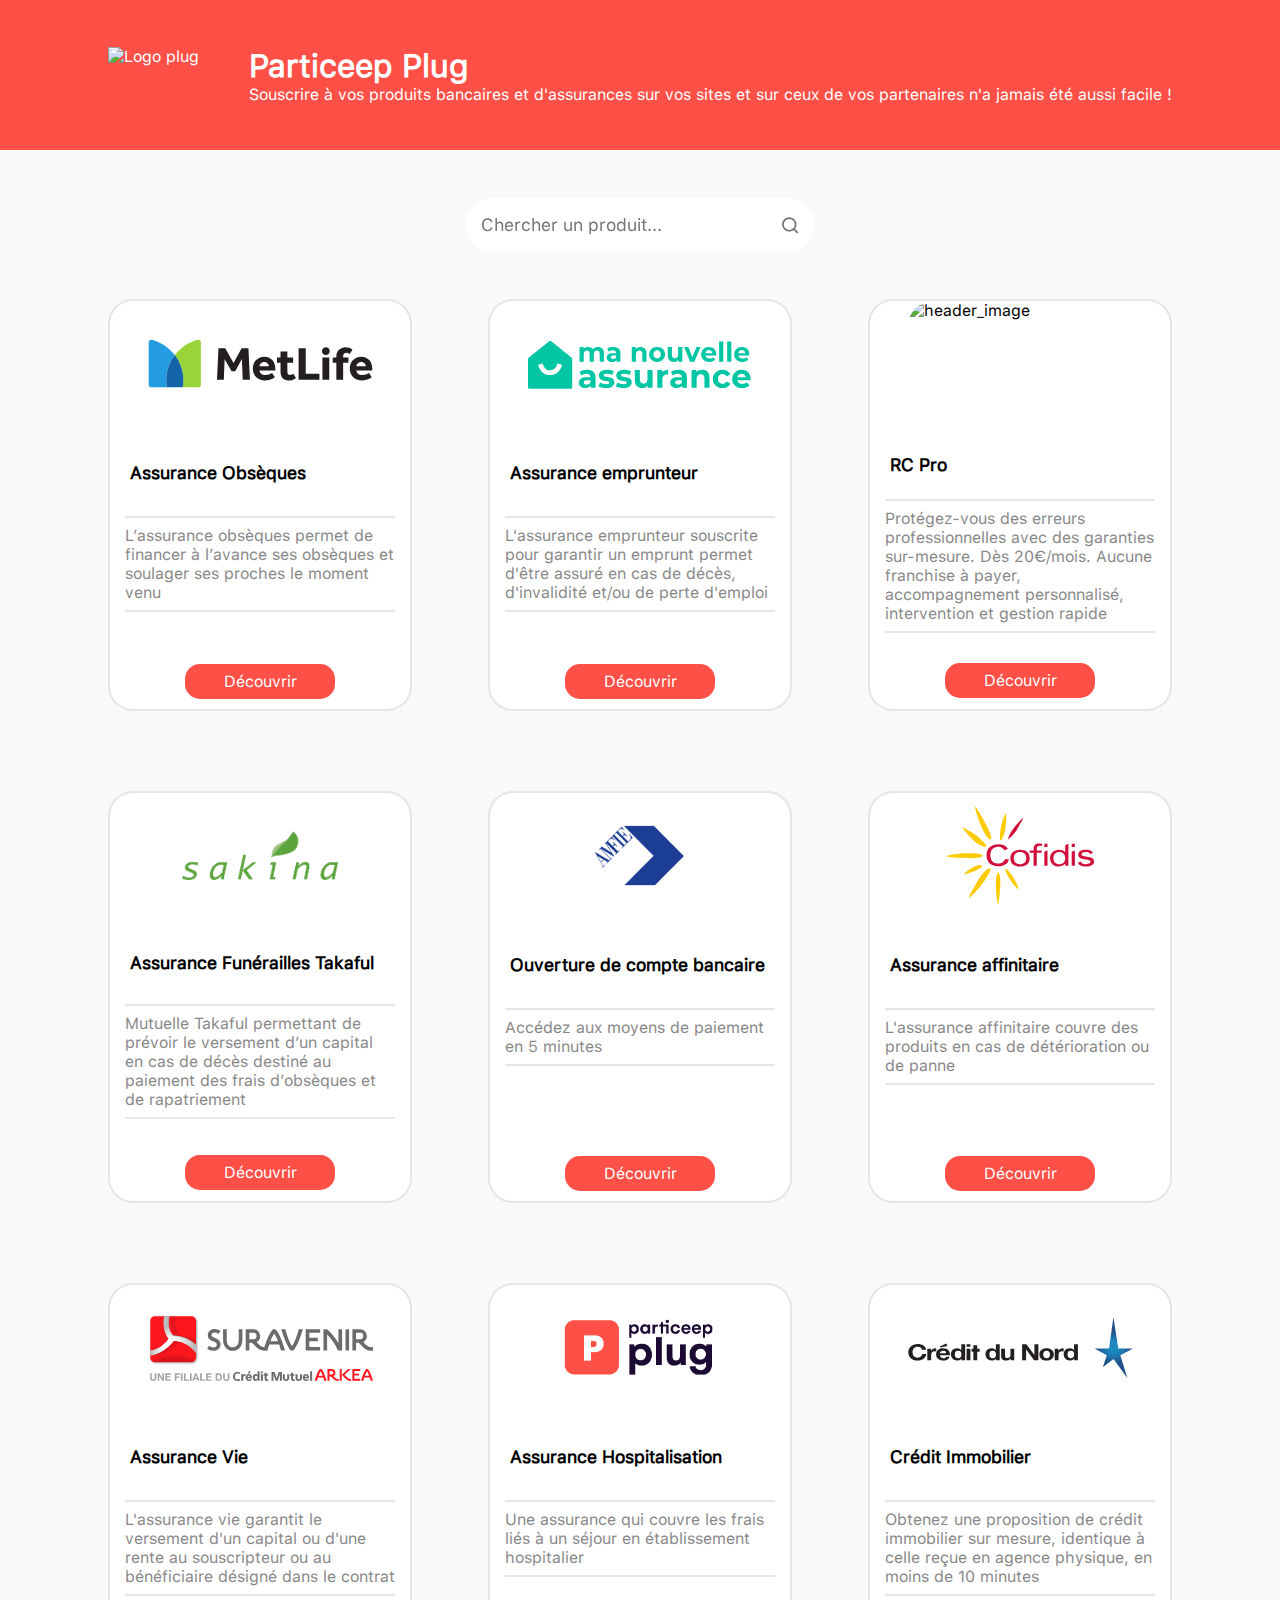
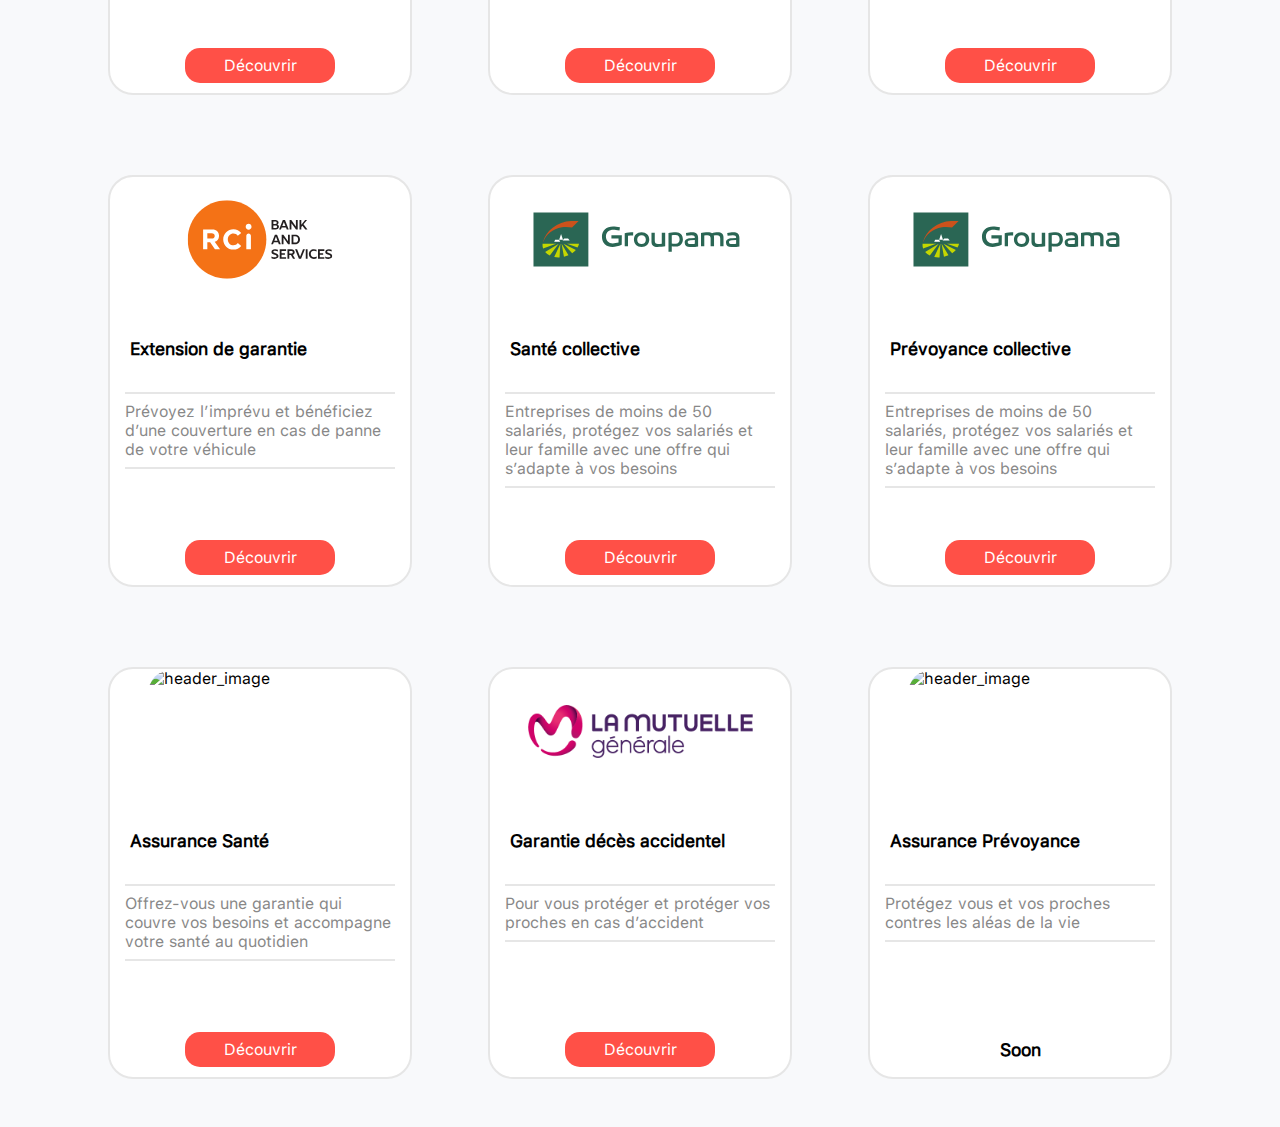
==== index.html @ f5c1de98 "New Product added" ====
<!DOCTYPE html>
<html lang="fr">
<head>
    <meta charset="UTF-8">
    <meta http-equiv="X-UA-Compatible" content="IE=edge">
    <meta name="viewport" content="width=device-width, initial-scale=1.0">
    <link rel="stylesheet" href="style.css">
    <script src="https://code.jquery.com/jquery-3.6.0.min.js"
        integrity="sha256-/xUj+3OJU5yExlq6GSYGSHk7tPXikynS7ogEvDej/m4=" crossorigin="anonymous"></script>
    <script src="script.js"></script>
    <!-- Google Tag Manager -->
    <script>(function(w,d,s,l,i){w[l]=w[l]||[];w[l].push({'gtm.start':
    new Date().getTime(),event:'gtm.js'});var f=d.getElementsByTagName(s)[0],
    j=d.createElement(s),dl=l!='dataLayer'?'&l='+l:'';j.async=true;j.src=
    'https://www.googletagmanager.com/gtm.js?id='+i+dl;f.parentNode.insertBefore(j,f);
    })(window,document,'script','dataLayer','GTM-K5F97CJ');</script>
    <script>(function(w,d,s,l,i){w[l]=w[l]||[];w[l].push({'gtm.start':
    new Date().getTime(),event:'gtm.js'});var f=d.getElementsByTagName(s)[0],
    j=d.createElement(s),dl=l!='dataLayer'?'&l='+l:'';j.async=true;j.src=
    'https://www.googletagmanager.com/gtm.js?id='+i+dl;f.parentNode.insertBefore(j,f);
    })(window,document,'script','dataLayer','GTM-NXRGBB3');</script>
    <!-- End Google Tag Manager -->
    <link rel="icon" type="image/png" href="img/favicon-16x16.png" sizes="16x16">
    <link rel="icon" type="image/png" href="img/favicon-32x32.png" sizes="32x32">
    <link rel="icon" type="image/png" href="img/apple-touch-icon.png" sizes="180x180">
    <title>Particeep Plug</title>
</head>

<body>
    <header>
        <img src="img/Plug-2-Full-Blanc.svg" alt="Logo plug" class="logo">
        <div class="text-header">
            <h1>Particeep Plug</h1>
            <p>Souscrire à vos produits bancaires et d'assurances sur vos sites et sur ceux de vos partenaires n'a
                jamais
                été aussi facile !</p>
        </div>
    </header>
    <input type="text" placeholder="Chercher un produit..." class="search">
    <div class="content">
        <div class="card">
            <img src="img/MetLife_logo.svg"
                alt="header_image" class="header-card">
            <h2 class="title-card">Assurance Obsèques</h2>
            <p class="content-card">L’assurance obsèques permet de financer à l’avance ses obsèques et soulager ses proches le moment venu</p>
            <a href="https://test-sub.particeep.com/subscription/plug/82b18086-37d3-4c8b-9838-a4cc86f9363c/36778f28-e216-439f-a7c2-0859e55e2952/new" target="_blank" class="button-card">Découvrir</a>
        </div>
        <div class="card">
            <img src="img/logo_mna.svg"
                alt="header_image" class="header-card">
            <h2 class="title-card">Assurance emprunteur</h2>
            <p class="content-card">L'assurance emprunteur souscrite pour garantir un emprunt permet d'être assuré en
                cas de décès, d'invalidité et/ou de perte d'emploi</p>
            <a href="https://test-sub.particeep.com/subscription/plug/82b18086-37d3-4c8b-9838-a4cc86f9363c/2b0032b0-a1f9-40a5-9c42-0fefa5172ec2/new" target="_blank" class="button-card">Découvrir</a>
        </div>
        <div class="card">
            <img src="https://api.particeep.com/document/56507fc9-eb04-4c3a-9e1c-c9c30a5ae0c5"
                alt="header_image" class="header-card">
            <h2 class="title-card">RC Pro</h2>
            <p class="content-card">Protégez-vous des erreurs professionnelles avec des garanties sur-mesure. Dès
                20€/mois. Aucune franchise à payer, accompagnement personnalisé, intervention et gestion rapide</p>
            <a href="https://test-sub.particeep.com/subscription/plug/82b18086-37d3-4c8b-9838-a4cc86f9363c/d9457b28-472c-4696-97cc-5064b09aee83/new" target="_blank" class="button-card">Découvrir</a>
        </div>
        <div class="card">
            <img src="img/sakina-01.png"
                alt="header_image" class="header-card">
            <h2 class="title-card">Assurance Funérailles Takaful</h2>
            <p class="content-card">Mutuelle Takaful permettant de prévoir le versement d’un capital en cas de décès destiné au paiement des frais d’obsèques et de rapatriement</p>
            <a href="https://test-sub.particeep.com/subscription/plug/82b18086-37d3-4c8b-9838-a4cc86f9363c/39f42304-a16a-4b0e-a07c-261ddcea2b14/new" target="_blank" class="button-card">Découvrir</a>
        </div>
        <div class="card">
            <img src="img/logo-amfie.png"
                alt="header_image" class="header-card">
            <h2 class="title-card">Ouverture de compte bancaire</h2>
            <p class="content-card">Accédez aux moyens de paiement en 5 minutes</p>
            <a href="https://test-sub.particeep.com/subscription/plug/82b18086-37d3-4c8b-9838-a4cc86f9363c/169707bd-5d35-482e-b03e-1c77e151abe0/new" target="_blank" class="button-card">Découvrir</a>
        </div>
        <div class="card">
            <img src="img/Logo_Cofidis.svg"
                alt="header_image" class="header-card">
            <h2 class="title-card">Assurance affinitaire</h2>
            <p class="content-card">L'assurance affinitaire couvre des produits en cas de détérioration ou de panne</p>
            <a href="https://test-sub.particeep.com/subscription/plug/82b18086-37d3-4c8b-9838-a4cc86f9363c/166e5ad8-dc10-465a-a9fc-6ff2f69bed4d/new" target="_blank" class="button-card">Découvrir</a>
        </div>
        <div class="card">
            <img src="img/logo-suravenir.svg"
                alt="header_image" class="header-card">
            <h2 class="title-card">Assurance Vie</h2>
            <p class="content-card">L'assurance vie garantit le versement d'un capital ou d'une rente au souscripteur ou
                au bénéficiaire désigné dans le contrat</p>
            <a href="https://test-sub.particeep.com/subscription/plug/82b18086-37d3-4c8b-9838-a4cc86f9363c/14249d8c-ddd2-477d-8a98-1d1f1caa1cd5/new" target="_blank" class="button-card">Découvrir</a>
        </div>
        <div class="card">
            <img src="img/Plug-2-color 1.png"
                alt="header_image" class="header-card">
            <h2 class="title-card">Assurance Hospitalisation</h2>
            <p class="content-card">Une assurance qui couvre les frais liés à un séjour en établissement hospitalier</p>
            <a href="https://test-sub.particeep.com/subscription/plug/82b18086-37d3-4c8b-9838-a4cc86f9363c/204e15f7-2cf5-41f7-a4e8-048da491c727/new" target="_blank" class="button-card">Découvrir</a>
        </div>
        <div class="card">
            <img src="img/credit_du_nord.svg"
                alt="header_image" class="header-card">
            <h2 class="title-card">Crédit Immobilier</h2>
            <p class="content-card">Obtenez une proposition de crédit immobilier sur mesure, identique à celle reçue en agence physique, en moins de 10 minutes</p>
            <a href="https://test-sub.particeep.com/subscription/plug/82b18086-37d3-4c8b-9838-a4cc86f9363c/00995de7-bae7-4f63-b74e-c85edb05074a/new" target="_blank" class="button-card">Découvrir</a>
        </div>
        <div class="card">
            <img src="img/RCI_Banque-Logo.svg"
                alt="header_image" class="header-card">
            <h2 class="title-card">Extension de garantie</h2>
            <p class="content-card">Prévoyez l’imprévu et bénéficiez d’une couverture en cas de panne de votre véhicule</p>
            <a href="https://test-sub.particeep.com/subscription/plug/82b18086-37d3-4c8b-9838-a4cc86f9363c/e30b718e-87b3-4a94-ae19-c99fd3319e6c/new" target="_blank" class="button-card">Découvrir</a>
        </div>
        <div class="card">
            <img src="img/groupama.svg"
                alt="header_image" class="header-card">
            <h2 class="title-card">Santé collective</h2>
            <p class="content-card">Entreprises de moins de 50 salariés, protégez vos salariés et leur famille avec une offre qui s’adapte à vos besoins</p>
            <a href="https://test-sub.particeep.com/subscription/plug/82b18086-37d3-4c8b-9838-a4cc86f9363c/dfeaf0ea-2f49-4b2a-b1c1-e3250d2438c8/new" target="_blank" class="button-card">Découvrir</a>
        </div>
        <div class="card">
            <img src="img/groupama.svg"
                alt="header_image" class="header-card">
            <h2 class="title-card">Prévoyance collective</h2>
            <p class="content-card">Entreprises de moins de 50 salariés, protégez vos salariés et leur famille avec une offre qui s’adapte à vos besoins</p>
            <a href="https://test-sub.particeep.com/subscription/plug/82b18086-37d3-4c8b-9838-a4cc86f9363c/e796a7c9-eae8-42ed-a1b7-bdb16af93754/new" target="_blank" class="button-card">Découvrir</a>
        </div>
        <div class="card">
            <img src="img/logo_e-assurance.svg"
                alt="header_image" class="header-card">
            <h2 class="title-card">Assurance Santé</h2>
            <p class="content-card">Offrez-vous une garantie qui couvre vos besoins et accompagne votre santé au quotidien</p>
            <a href="https://test-sub.particeep.com/subscription/plug/82b18086-37d3-4c8b-9838-a4cc86f9363c/4fed36e5-6ef4-4450-8c1a-63327739d61f/new" target="_blank" class="button-card">Découvrir</a>
        </div>
        <div class="card">
            <img src="img/poseo.svg"
                alt="header_image" class="header-card">
            <h2 class="title-card">Garantie décès accidentel</h2>
            <p class="content-card">Pour vous protéger et protéger vos proches en cas d’accident</p>
            <a href="https://test-sub.particeep.com/subscription/plug/82b18086-37d3-4c8b-9838-a4cc86f9363c/f88f4252-3ed5-49c0-9a29-32414690a2e3/new" target="_blank" class="button-card">Découvrir</a>
        </div>
        <div class="card">
            <img src="img/logo_e-assurance.svg"
                alt="header_image" class="header-card">
            <h2 class="title-card">Assurance Prévoyance</h2>
            <p class="content-card">Protégez vous et vos proches contres les aléas de la vie</p>
            <p class="soon-card">Soon</p>
        </div>
    </div>
</body>

</html>
---- style.css ----
@font-face {
    font-family: 'sf-pro';
    src:    url('./font/SF-Pro-Text-Bold.otf');
    src:    url('./font/SF-Pro-Text-Medium.otf');
    src:    url('./font/SF-Pro-Text-Regular.otf');
    font-display: fallback;
  }

:root {
    --font-primary : 'sf-pro', -apple-system, BlinkMacSystemFont, sans-serif;
    --primary-color : #FF5047;
    --main-font-color : #888;
}

* {
    padding: 0;
    margin: 0;
}

body {
    background-color: #F8F9FB;
    font-family: var(--font-primary);
}

header {
    background-color: var(--primary-color);
    color: white;
    height: 150px;
    padding-left: 50px;
    padding-right: 50px;
    display: -webkit-box;
    display: -ms-flexbox;
    display: flex;
    justify-items: center;
    -webkit-box-align: center;
        -ms-flex-align: center;
            align-items: center;
    -webkit-box-pack: center;
        -ms-flex-pack: center;
            justify-content: center;

}

.logo {
    height: 57px;
    display: block;
    margin-right: 50px;
}

.text-header {
    display: -webkit-box;
    display: -ms-flexbox;
    display: flex;
    -webkit-box-pack: center;
        -ms-flex-pack: center;
            justify-content: center;
    -webkit-box-orient: vertical;
    -webkit-box-direction: normal;
        -ms-flex-direction: column;
            flex-direction: column;
}

.search {
    display: block;
    margin: auto;
    background: none;
    border: none;
    margin: 3rem auto;
    width: 210px;
    padding: 1rem;
    border-radius: 30px;
    -webkit-transition: all 200ms ease-in-out;
    -o-transition: all 200ms ease-in-out;
    transition: all 200ms ease-in-out;
}

input[type="text"]{
    font-family: var(--font-primary);
    font-size: 1.1rem;
    color: var(--main-font-color);
    width: 350px;
   -webkit-box-sizing: border-box;
    box-sizing:        border-box;
    background-color: white;
    background-image: url("img/Loupe.svg");
    background-repeat: no-repeat;
    background-size: 1.1rem 1.1rem;
    background-position-y: center;
    background-position-x: calc(100% - 1rem);
    -webkit-filter: grayscale(100%);
            filter: grayscale(100%);
}

input[type="text"]:focus{
    -webkit-filter: grayscale(0%);
            filter: grayscale(0%);
}

.search:focus {
    outline: none;
    -webkit-box-shadow: 0 6px 18px 0 rgb(0 0 0 / 10%);
            box-shadow: 0 6px 18px 0 rgb(0 0 0 / 10%);
}


.content {
    display: -ms-grid;
    display: grid;
    max-width: 1600px;
    grid-template-columns: repeat(auto-fit, minmax(200px, 300px));
    grid-auto-rows: auto;
    place-items: center center;
    grid-gap: 5rem;
    padding : 0 2rem;
    margin: auto;
    margin-bottom: 3rem;
    -webkit-box-pack: center;
        -ms-flex-pack: center;
            justify-content: center;
}

.card {
    display: -ms-grid;
    display: grid;
    grid-auto-columns: auto;
    -ms-grid-rows: 125px 1.1rem 0.5fr 2.5rem;
    grid-template-rows: 125px 1.1rem 0.5fr 2.5rem;
    width: 100%;
    height: 400px;
    background-color: white;
    border-radius: 25px;
    -ms-flex-line-pack: justify;
        align-content: space-between;
    border: 2px solid #e6e6e6;
    padding-bottom: 0.5rem;
    -webkit-transition: all 200ms ease-in-out;
    -o-transition: all 200ms ease-in-out;
    transition: all 200ms ease-in-out;
}

.card:hover{
    -webkit-box-shadow: 0 6px 18px 0 rgb(0 0 0 / 10%);
            box-shadow: 0 6px 18px 0 rgb(0 0 0 / 10%);
    -webkit-transform: translateY(-6px);
        -ms-transform: translateY(-6px);
            transform: translateY(-6px);
}

.header-card {
    margin: auto;
    height: 125px;
    /* Passer en 100% si object-fit =  cover */
    width: 75%;
    /* Passer en cover lorsqu'on mettra des vrais images et pas des logos */
    -o-object-fit: contain;
       object-fit: contain;
    border-radius: 25px 25px 0 0;
}

.title-card{
    font-size: 1.1rem;
    margin-left: 20px;
}

.content-card{
    color: var(--main-font-color);
    margin-left: 15px;
    margin-right: 15px;
    border-top: 2px solid #e6e6e6;
    border-bottom: 2px solid #e6e6e6; 
    -ms-flex-item-align: start; 
        -ms-grid-row-align: start; 
        align-self: start;
    padding: 0.5rem 0;
}

.button-card{
    background: var(--primary-color);
    color: white;
    width: 150px;
    text-align: center;
    padding-top: 0.5rem;
    padding-bottom: 0.5rem;
    border-radius: 15px;
    cursor: pointer;
    -ms-flex-item-align: center;
        -ms-grid-row-align: center;
        align-self: center;
    -ms-grid-column-align: center;
        justify-self: center;
    -webkit-transition: all ease-in-out 200ms;
    -o-transition: all ease-in-out 200ms;
    transition: all ease-in-out 200ms;
    text-decoration: none;
}

.button-card:hover{
    background-color: white;
    color: var(--primary-color);
    border: 2px solid var(--primary-color)
}

.soon-card {
    margin: auto;
    color: black;
    font-size: 1.1rem;
    font-weight: 800;
}

@media (max-width: 600px) {
    .text-header {
        display: none;
    }

    .logo {
        margin-right: unset;
    }

    input[type="text"]{
        width: 250px;
    }
}
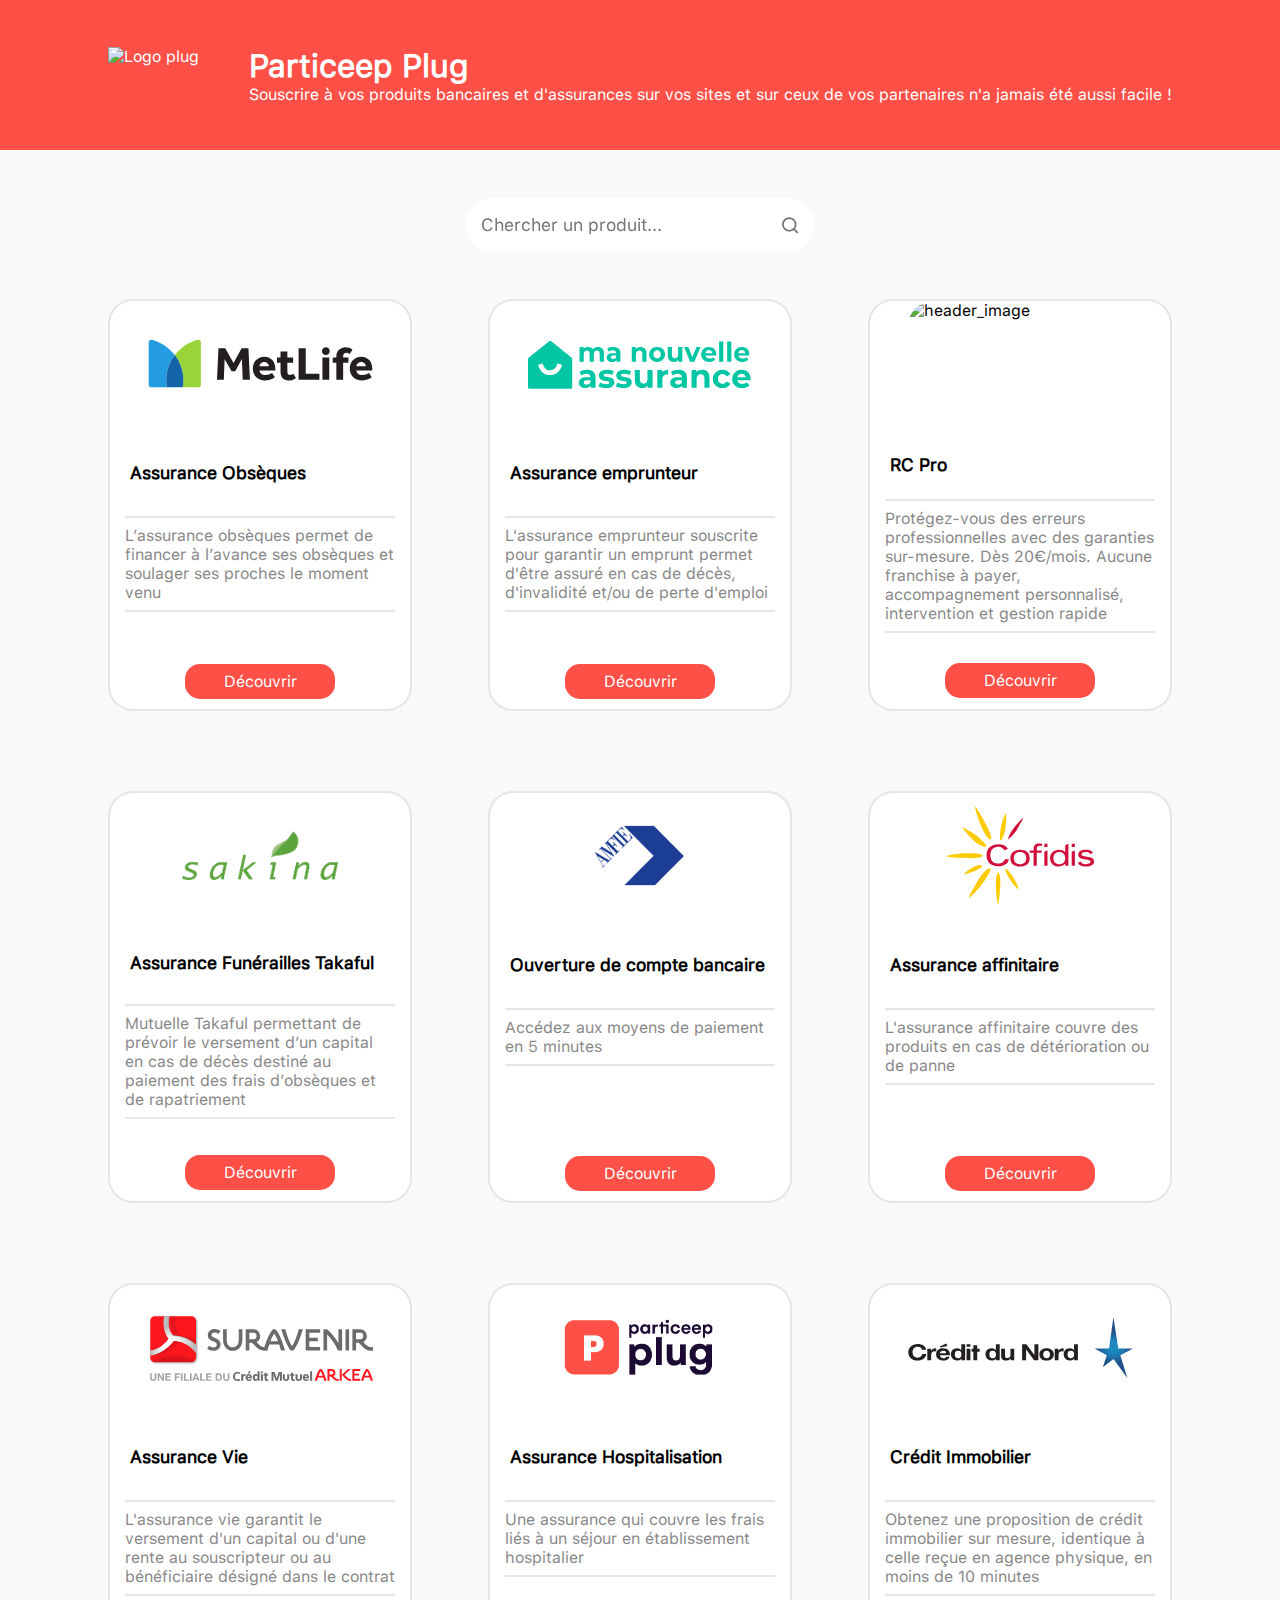
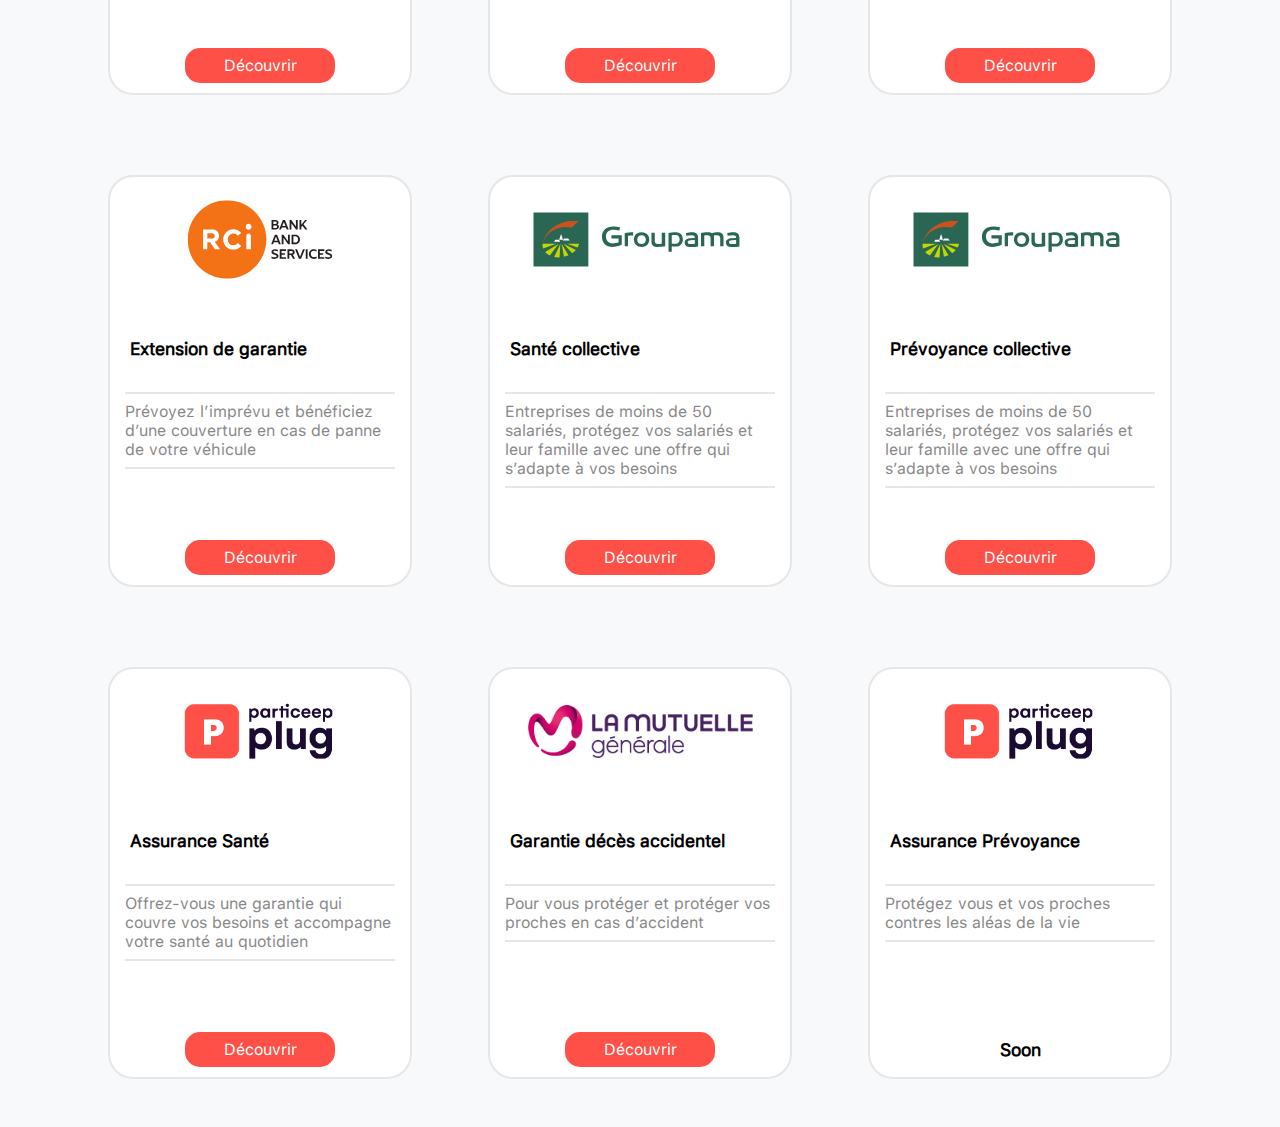
==== commit 72caeecb: "Update parcours mutuelle santé" ====
--- a/index.html
+++ b/index.html
@@ -1,24 +1,28 @@
 <!DOCTYPE html>
 <html lang="fr">
+
 <head>
     <meta charset="UTF-8">
     <meta http-equiv="X-UA-Compatible" content="IE=edge">
     <meta name="viewport" content="width=device-width, initial-scale=1.0">
     <link rel="stylesheet" href="style.css">
-    <script src="https://code.jquery.com/jquery-3.6.0.min.js"
-        integrity="sha256-/xUj+3OJU5yExlq6GSYGSHk7tPXikynS7ogEvDej/m4=" crossorigin="anonymous"></script>
-    <script src="script.js"></script>
     <!-- Google Tag Manager -->
-    <script>(function(w,d,s,l,i){w[l]=w[l]||[];w[l].push({'gtm.start':
-    new Date().getTime(),event:'gtm.js'});var f=d.getElementsByTagName(s)[0],
-    j=d.createElement(s),dl=l!='dataLayer'?'&l='+l:'';j.async=true;j.src=
-    'https://www.googletagmanager.com/gtm.js?id='+i+dl;f.parentNode.insertBefore(j,f);
-    })(window,document,'script','dataLayer','GTM-K5F97CJ');</script>
-    <script>(function(w,d,s,l,i){w[l]=w[l]||[];w[l].push({'gtm.start':
-    new Date().getTime(),event:'gtm.js'});var f=d.getElementsByTagName(s)[0],
-    j=d.createElement(s),dl=l!='dataLayer'?'&l='+l:'';j.async=true;j.src=
-    'https://www.googletagmanager.com/gtm.js?id='+i+dl;f.parentNode.insertBefore(j,f);
-    })(window,document,'script','dataLayer','GTM-NXRGBB3');</script>
+    <script>(function (w, d, s, l, i) {
+            w[l] = w[l] || []; w[l].push({
+                'gtm.start':
+                    new Date().getTime(), event: 'gtm.js'
+            }); var f = d.getElementsByTagName(s)[0],
+                j = d.createElement(s), dl = l != 'dataLayer' ? '&l=' + l : ''; j.async = true; j.src =
+                    'https://www.googletagmanager.com/gtm.js?id=' + i + dl; f.parentNode.insertBefore(j, f);
+        })(window, document, 'script', 'dataLayer', 'GTM-K5F97CJ');</script>
+    <script>(function (w, d, s, l, i) {
+            w[l] = w[l] || []; w[l].push({
+                'gtm.start':
+                    new Date().getTime(), event: 'gtm.js'
+            }); var f = d.getElementsByTagName(s)[0],
+                j = d.createElement(s), dl = l != 'dataLayer' ? '&l=' + l : ''; j.async = true; j.src =
+                    'https://www.googletagmanager.com/gtm.js?id=' + i + dl; f.parentNode.insertBefore(j, f);
+        })(window, document, 'script', 'dataLayer', 'GTM-NXRGBB3');</script>
     <!-- End Google Tag Manager -->
     <link rel="icon" type="image/png" href="img/favicon-16x16.png" sizes="16x16">
     <link rel="icon" type="image/png" href="img/favicon-32x32.png" sizes="32x32">
@@ -39,114 +43,123 @@
     <input type="text" placeholder="Chercher un produit..." class="search">
     <div class="content">
         <div class="card">
-            <img src="img/MetLife_logo.svg"
-                alt="header_image" class="header-card">
+            <img src="img/MetLife_logo.svg" alt="header_image" class="header-card">
             <h2 class="title-card">Assurance Obsèques</h2>
-            <p class="content-card">L’assurance obsèques permet de financer à l’avance ses obsèques et soulager ses proches le moment venu</p>
-            <a href="https://test-sub.particeep.com/subscription/plug/82b18086-37d3-4c8b-9838-a4cc86f9363c/36778f28-e216-439f-a7c2-0859e55e2952/new" target="_blank" class="button-card">Découvrir</a>
+            <p class="content-card">L’assurance obsèques permet de financer à l’avance ses obsèques et soulager ses
+                proches le moment venu</p>
+            <a href="https://test-sub.particeep.com/subscription/plug/82b18086-37d3-4c8b-9838-a4cc86f9363c/36778f28-e216-439f-a7c2-0859e55e2952/new"
+                target="_blank" class="button-card">Découvrir</a>
         </div>
         <div class="card">
-            <img src="img/logo_mna.svg"
-                alt="header_image" class="header-card">
+            <img src="img/logo_mna.svg" alt="header_image" class="header-card">
             <h2 class="title-card">Assurance emprunteur</h2>
             <p class="content-card">L'assurance emprunteur souscrite pour garantir un emprunt permet d'être assuré en
                 cas de décès, d'invalidité et/ou de perte d'emploi</p>
-            <a href="https://test-sub.particeep.com/subscription/plug/82b18086-37d3-4c8b-9838-a4cc86f9363c/2b0032b0-a1f9-40a5-9c42-0fefa5172ec2/new" target="_blank" class="button-card">Découvrir</a>
+            <a href="https://test-sub.particeep.com/subscription/plug/82b18086-37d3-4c8b-9838-a4cc86f9363c/2b0032b0-a1f9-40a5-9c42-0fefa5172ec2/new"
+                target="_blank" class="button-card">Découvrir</a>
         </div>
         <div class="card">
-            <img src="https://api.particeep.com/document/56507fc9-eb04-4c3a-9e1c-c9c30a5ae0c5"
-                alt="header_image" class="header-card">
+            <img src="https://api.particeep.com/document/56507fc9-eb04-4c3a-9e1c-c9c30a5ae0c5" alt="header_image"
+                class="header-card">
             <h2 class="title-card">RC Pro</h2>
             <p class="content-card">Protégez-vous des erreurs professionnelles avec des garanties sur-mesure. Dès
                 20€/mois. Aucune franchise à payer, accompagnement personnalisé, intervention et gestion rapide</p>
-            <a href="https://test-sub.particeep.com/subscription/plug/82b18086-37d3-4c8b-9838-a4cc86f9363c/d9457b28-472c-4696-97cc-5064b09aee83/new" target="_blank" class="button-card">Découvrir</a>
+            <a href="https://test-sub.particeep.com/subscription/plug/82b18086-37d3-4c8b-9838-a4cc86f9363c/d9457b28-472c-4696-97cc-5064b09aee83/new"
+                target="_blank" class="button-card">Découvrir</a>
         </div>
         <div class="card">
-            <img src="img/sakina-01.png"
-                alt="header_image" class="header-card">
+            <img src="img/sakina-01.png" alt="header_image" class="header-card">
             <h2 class="title-card">Assurance Funérailles Takaful</h2>
-            <p class="content-card">Mutuelle Takaful permettant de prévoir le versement d’un capital en cas de décès destiné au paiement des frais d’obsèques et de rapatriement</p>
-            <a href="https://test-sub.particeep.com/subscription/plug/82b18086-37d3-4c8b-9838-a4cc86f9363c/39f42304-a16a-4b0e-a07c-261ddcea2b14/new" target="_blank" class="button-card">Découvrir</a>
+            <p class="content-card">Mutuelle Takaful permettant de prévoir le versement d’un capital en cas de décès
+                destiné au paiement des frais d’obsèques et de rapatriement</p>
+            <a href="https://test-sub.particeep.com/subscription/plug/82b18086-37d3-4c8b-9838-a4cc86f9363c/39f42304-a16a-4b0e-a07c-261ddcea2b14/new"
+                target="_blank" class="button-card">Découvrir</a>
         </div>
         <div class="card">
-            <img src="img/logo-amfie.png"
-                alt="header_image" class="header-card">
+            <img src="img/logo-amfie.png" alt="header_image" class="header-card">
             <h2 class="title-card">Ouverture de compte bancaire</h2>
             <p class="content-card">Accédez aux moyens de paiement en 5 minutes</p>
-            <a href="https://test-sub.particeep.com/subscription/plug/82b18086-37d3-4c8b-9838-a4cc86f9363c/169707bd-5d35-482e-b03e-1c77e151abe0/new" target="_blank" class="button-card">Découvrir</a>
+            <a href="https://test-sub.particeep.com/subscription/plug/82b18086-37d3-4c8b-9838-a4cc86f9363c/169707bd-5d35-482e-b03e-1c77e151abe0/new"
+                target="_blank" class="button-card">Découvrir</a>
         </div>
         <div class="card">
-            <img src="img/Logo_Cofidis.svg"
-                alt="header_image" class="header-card">
+            <img src="img/Logo_Cofidis.svg" alt="header_image" class="header-card">
             <h2 class="title-card">Assurance affinitaire</h2>
             <p class="content-card">L'assurance affinitaire couvre des produits en cas de détérioration ou de panne</p>
-            <a href="https://test-sub.particeep.com/subscription/plug/82b18086-37d3-4c8b-9838-a4cc86f9363c/166e5ad8-dc10-465a-a9fc-6ff2f69bed4d/new" target="_blank" class="button-card">Découvrir</a>
+            <a href="https://test-sub.particeep.com/subscription/plug/82b18086-37d3-4c8b-9838-a4cc86f9363c/166e5ad8-dc10-465a-a9fc-6ff2f69bed4d/new"
+                target="_blank" class="button-card">Découvrir</a>
         </div>
         <div class="card">
-            <img src="img/logo-suravenir.svg"
-                alt="header_image" class="header-card">
+            <img src="img/logo-suravenir.svg" alt="header_image" class="header-card">
             <h2 class="title-card">Assurance Vie</h2>
             <p class="content-card">L'assurance vie garantit le versement d'un capital ou d'une rente au souscripteur ou
                 au bénéficiaire désigné dans le contrat</p>
-            <a href="https://test-sub.particeep.com/subscription/plug/82b18086-37d3-4c8b-9838-a4cc86f9363c/14249d8c-ddd2-477d-8a98-1d1f1caa1cd5/new" target="_blank" class="button-card">Découvrir</a>
+            <a href="https://test-sub.particeep.com/subscription/plug/82b18086-37d3-4c8b-9838-a4cc86f9363c/14249d8c-ddd2-477d-8a98-1d1f1caa1cd5/new"
+                target="_blank" class="button-card">Découvrir</a>
         </div>
         <div class="card">
-            <img src="img/Plug-2-color 1.png"
-                alt="header_image" class="header-card">
+            <img src="img/Plug-2-color 1.png" alt="header_image" class="header-card">
             <h2 class="title-card">Assurance Hospitalisation</h2>
             <p class="content-card">Une assurance qui couvre les frais liés à un séjour en établissement hospitalier</p>
-            <a href="https://test-sub.particeep.com/subscription/plug/82b18086-37d3-4c8b-9838-a4cc86f9363c/204e15f7-2cf5-41f7-a4e8-048da491c727/new" target="_blank" class="button-card">Découvrir</a>
+            <a href="https://test-sub.particeep.com/subscription/plug/82b18086-37d3-4c8b-9838-a4cc86f9363c/204e15f7-2cf5-41f7-a4e8-048da491c727/new"
+                target="_blank" class="button-card">Découvrir</a>
         </div>
         <div class="card">
-            <img src="img/credit_du_nord.svg"
-                alt="header_image" class="header-card">
+            <img src="img/credit_du_nord.svg" alt="header_image" class="header-card">
             <h2 class="title-card">Crédit Immobilier</h2>
-            <p class="content-card">Obtenez une proposition de crédit immobilier sur mesure, identique à celle reçue en agence physique, en moins de 10 minutes</p>
-            <a href="https://test-sub.particeep.com/subscription/plug/82b18086-37d3-4c8b-9838-a4cc86f9363c/00995de7-bae7-4f63-b74e-c85edb05074a/new" target="_blank" class="button-card">Découvrir</a>
+            <p class="content-card">Obtenez une proposition de crédit immobilier sur mesure, identique à celle reçue en
+                agence physique, en moins de 10 minutes</p>
+            <a href="https://test-sub.particeep.com/subscription/plug/82b18086-37d3-4c8b-9838-a4cc86f9363c/00995de7-bae7-4f63-b74e-c85edb05074a/new"
+                target="_blank" class="button-card">Découvrir</a>
         </div>
         <div class="card">
-            <img src="img/RCI_Banque-Logo.svg"
-                alt="header_image" class="header-card">
+            <img src="img/RCI_Banque-Logo.svg" alt="header_image" class="header-card">
             <h2 class="title-card">Extension de garantie</h2>
-            <p class="content-card">Prévoyez l’imprévu et bénéficiez d’une couverture en cas de panne de votre véhicule</p>
-            <a href="https://test-sub.particeep.com/subscription/plug/82b18086-37d3-4c8b-9838-a4cc86f9363c/e30b718e-87b3-4a94-ae19-c99fd3319e6c/new" target="_blank" class="button-card">Découvrir</a>
+            <p class="content-card">Prévoyez l’imprévu et bénéficiez d’une couverture en cas de panne de votre véhicule
+            </p>
+            <a href="https://test-sub.particeep.com/subscription/plug/82b18086-37d3-4c8b-9838-a4cc86f9363c/e30b718e-87b3-4a94-ae19-c99fd3319e6c/new"
+                target="_blank" class="button-card">Découvrir</a>
         </div>
         <div class="card">
-            <img src="img/groupama.svg"
-                alt="header_image" class="header-card">
+            <img src="img/groupama.svg" alt="header_image" class="header-card">
             <h2 class="title-card">Santé collective</h2>
-            <p class="content-card">Entreprises de moins de 50 salariés, protégez vos salariés et leur famille avec une offre qui s’adapte à vos besoins</p>
-            <a href="https://test-sub.particeep.com/subscription/plug/82b18086-37d3-4c8b-9838-a4cc86f9363c/dfeaf0ea-2f49-4b2a-b1c1-e3250d2438c8/new" target="_blank" class="button-card">Découvrir</a>
+            <p class="content-card">Entreprises de moins de 50 salariés, protégez vos salariés et leur famille avec une
+                offre qui s’adapte à vos besoins</p>
+            <a href="https://test-sub.particeep.com/subscription/plug/82b18086-37d3-4c8b-9838-a4cc86f9363c/dfeaf0ea-2f49-4b2a-b1c1-e3250d2438c8/new"
+                target="_blank" class="button-card">Découvrir</a>
         </div>
         <div class="card">
-            <img src="img/groupama.svg"
-                alt="header_image" class="header-card">
+            <img src="img/groupama.svg" alt="header_image" class="header-card">
             <h2 class="title-card">Prévoyance collective</h2>
-            <p class="content-card">Entreprises de moins de 50 salariés, protégez vos salariés et leur famille avec une offre qui s’adapte à vos besoins</p>
-            <a href="https://test-sub.particeep.com/subscription/plug/82b18086-37d3-4c8b-9838-a4cc86f9363c/e796a7c9-eae8-42ed-a1b7-bdb16af93754/new" target="_blank" class="button-card">Découvrir</a>
+            <p class="content-card">Entreprises de moins de 50 salariés, protégez vos salariés et leur famille avec une
+                offre qui s’adapte à vos besoins</p>
+            <a href="https://test-sub.particeep.com/subscription/plug/82b18086-37d3-4c8b-9838-a4cc86f9363c/e796a7c9-eae8-42ed-a1b7-bdb16af93754/new"
+                target="_blank" class="button-card">Découvrir</a>
         </div>
         <div class="card">
-            <img src="img/logo_e-assurance.svg"
-                alt="header_image" class="header-card">
+            <img src="img/Plug-2-color 1.png" alt="header_image" class="header-card">
             <h2 class="title-card">Assurance Santé</h2>
-            <p class="content-card">Offrez-vous une garantie qui couvre vos besoins et accompagne votre santé au quotidien</p>
-            <a href="https://test-sub.particeep.com/subscription/plug/82b18086-37d3-4c8b-9838-a4cc86f9363c/4fed36e5-6ef4-4450-8c1a-63327739d61f/new" target="_blank" class="button-card">Découvrir</a>
+            <p class="content-card">Offrez-vous une garantie qui couvre vos besoins et accompagne votre santé au
+                quotidien</p>
+            <a href="https://test-sub.particeep.com/subscription/plug/82b18086-37d3-4c8b-9838-a4cc86f9363c/8303820e-30f4-415c-9912-f8093cbe199f/new"
+                target="_blank" class="button-card">Découvrir</a>
         </div>
         <div class="card">
-            <img src="img/poseo.svg"
-                alt="header_image" class="header-card">
+            <img src="img/poseo.svg" alt="header_image" class="header-card">
             <h2 class="title-card">Garantie décès accidentel</h2>
             <p class="content-card">Pour vous protéger et protéger vos proches en cas d’accident</p>
-            <a href="https://test-sub.particeep.com/subscription/plug/82b18086-37d3-4c8b-9838-a4cc86f9363c/f88f4252-3ed5-49c0-9a29-32414690a2e3/new" target="_blank" class="button-card">Découvrir</a>
+            <a href="https://test-sub.particeep.com/subscription/plug/82b18086-37d3-4c8b-9838-a4cc86f9363c/f88f4252-3ed5-49c0-9a29-32414690a2e3/new"
+                target="_blank" class="button-card">Découvrir</a>
         </div>
         <div class="card">
-            <img src="img/logo_e-assurance.svg"
-                alt="header_image" class="header-card">
+            <img src="img/Plug-2-color 1.png" alt="header_image" class="header-card">
             <h2 class="title-card">Assurance Prévoyance</h2>
             <p class="content-card">Protégez vous et vos proches contres les aléas de la vie</p>
             <p class="soon-card">Soon</p>
         </div>
     </div>
+    <script src="js/jquery-3.6.0.slim.min.js"></script>
+    <script src="js/script.js"></script>
 </body>
 
 </html>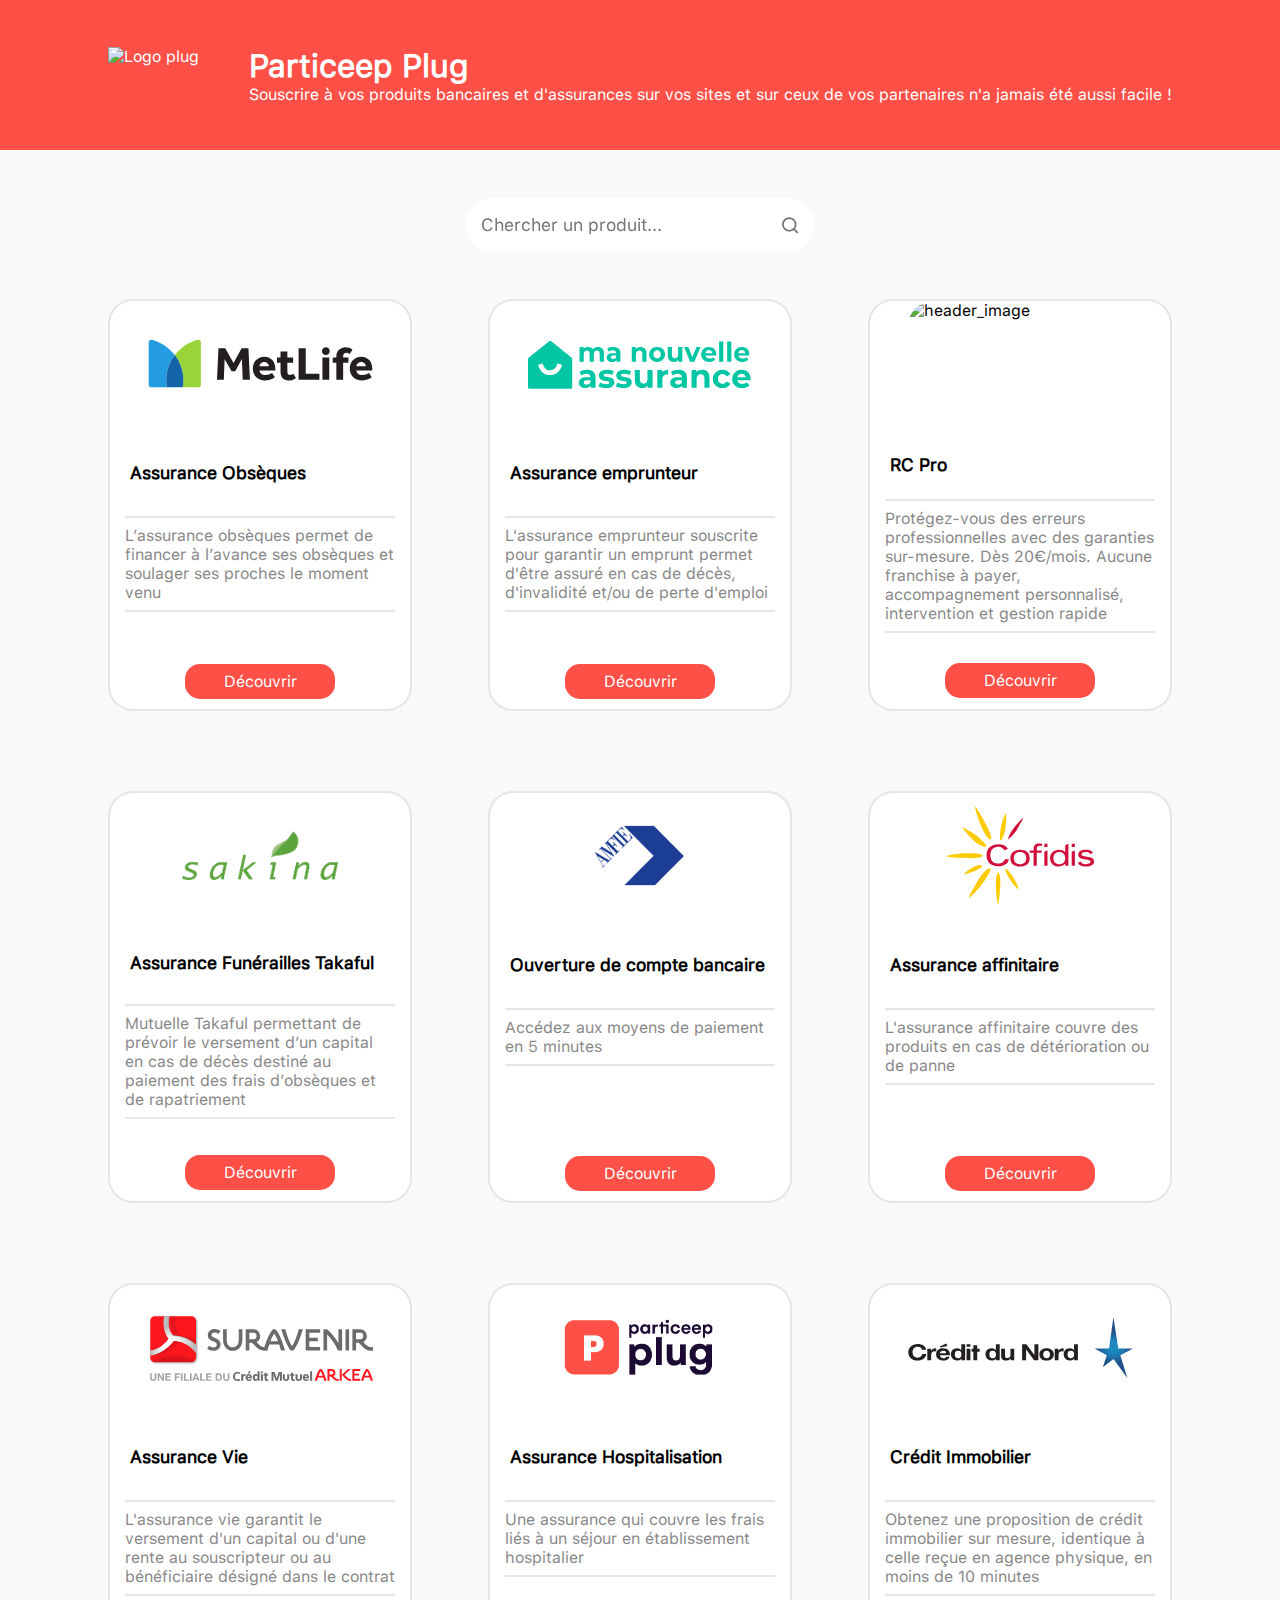
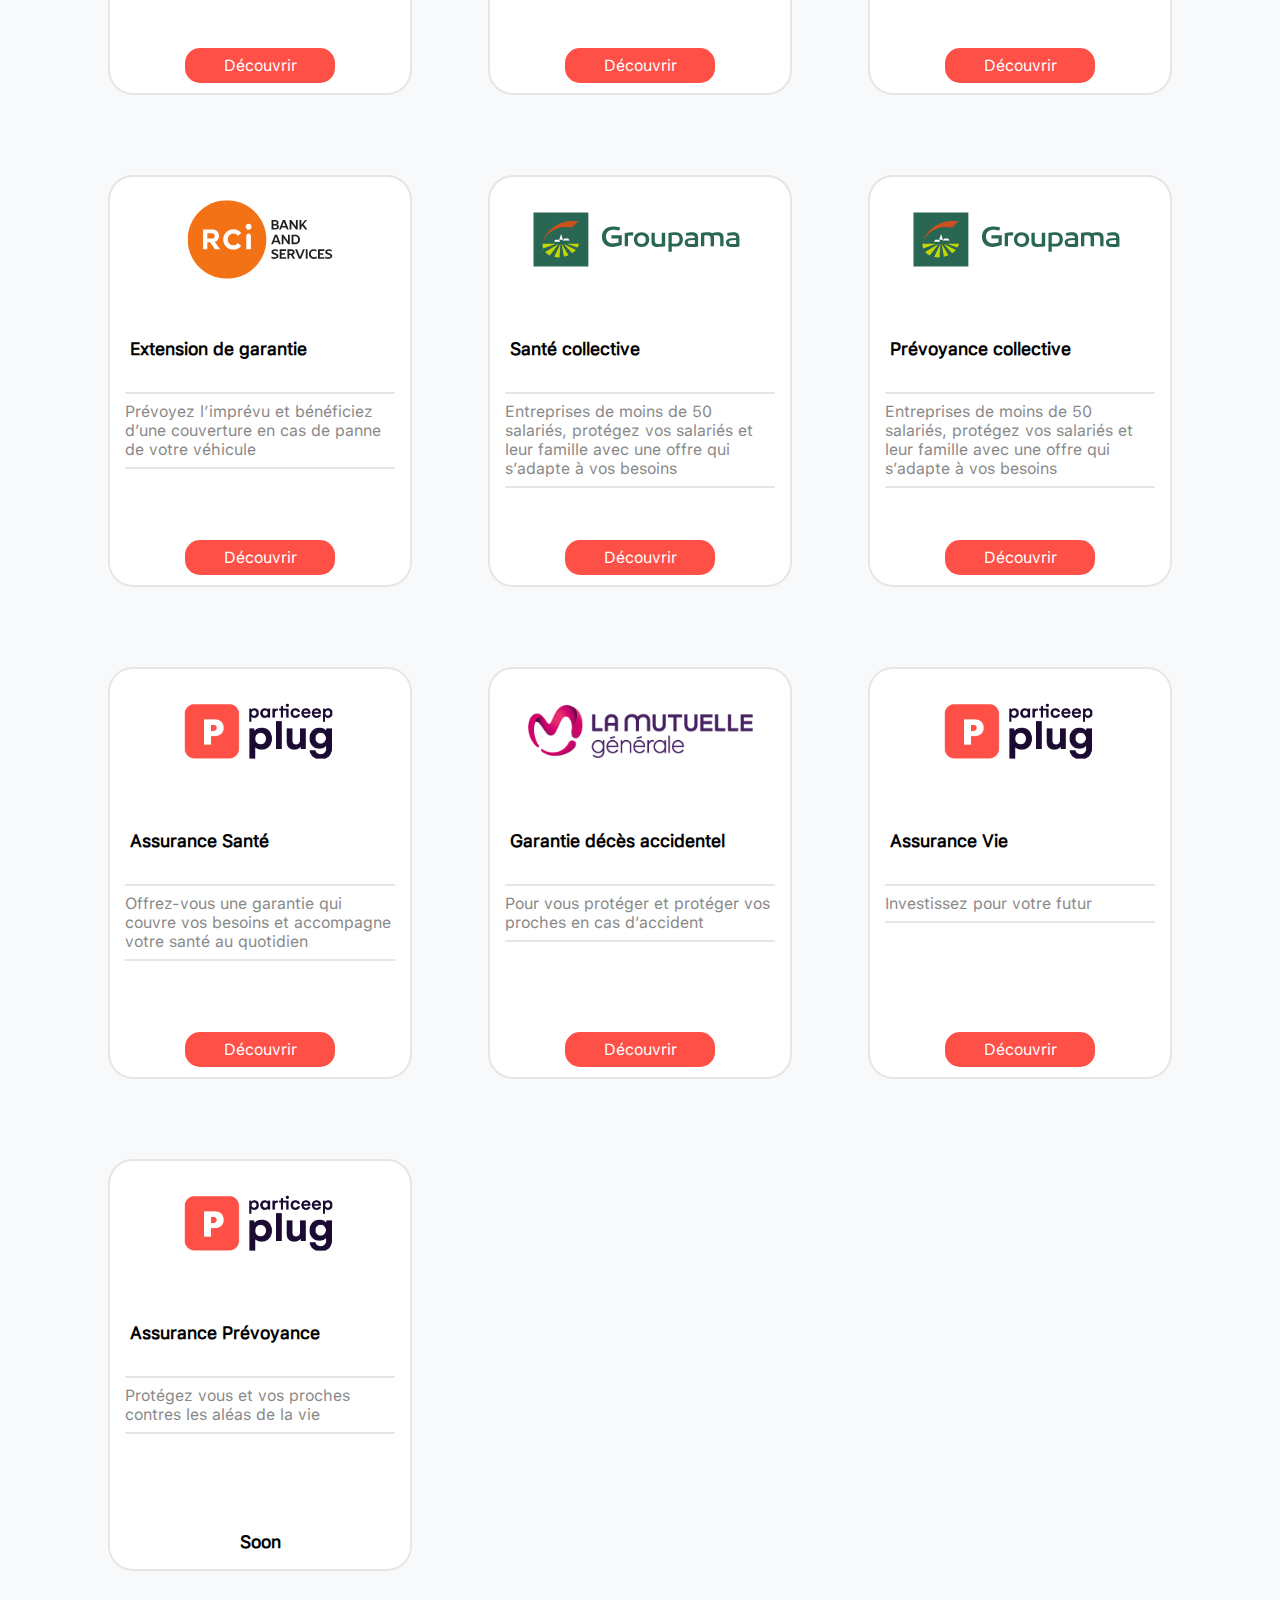
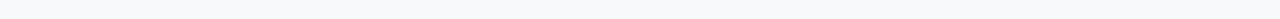
==== commit 3cae2e78: "Life insurance added" ====
--- a/index.html
+++ b/index.html
@@ -153,10 +153,19 @@
         </div>
         <div class="card">
             <img src="img/Plug-2-color 1.png" alt="header_image" class="header-card">
+            <h2 class="title-card">Assurance Vie</h2>
+            <p class="content-card">Investissez pour votre futur</p>
+            <a href="https://test-plug-life.particeep.com/subscription/plug/7df202e1-5822-48fb-9f99-190528dc5618/prod_life-32f7eb44-0f9a-4d0e-8ebb-d6cca0e9c2a2/new"
+                target="_blank" class="button-card">Découvrir</a>
+        </div>
+        <div class="card">
+            <img src="img/Plug-2-color 1.png" alt="header_image" class="header-card">
             <h2 class="title-card">Assurance Prévoyance</h2>
             <p class="content-card">Protégez vous et vos proches contres les aléas de la vie</p>
             <p class="soon-card">Soon</p>
         </div>
+
+
     </div>
     <script src="js/jquery-3.6.0.slim.min.js"></script>
     <script src="js/script.js"></script>
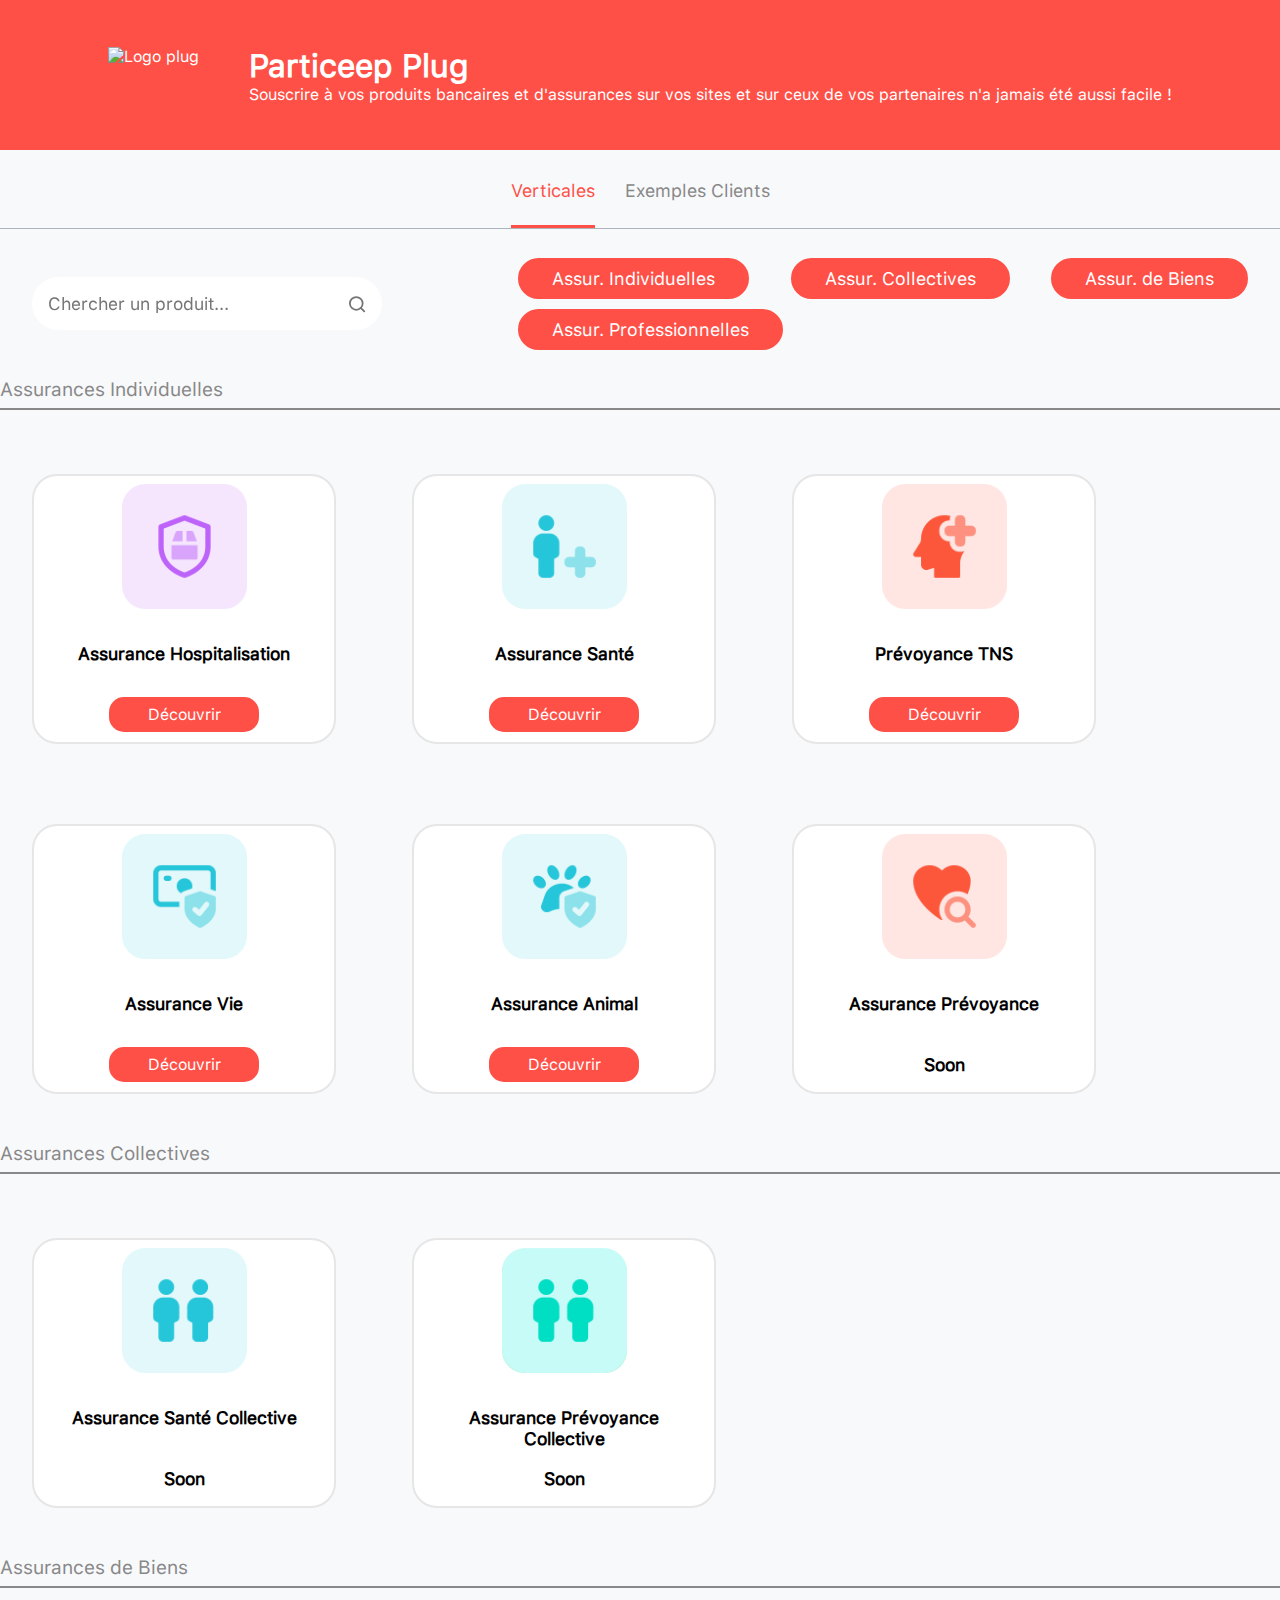
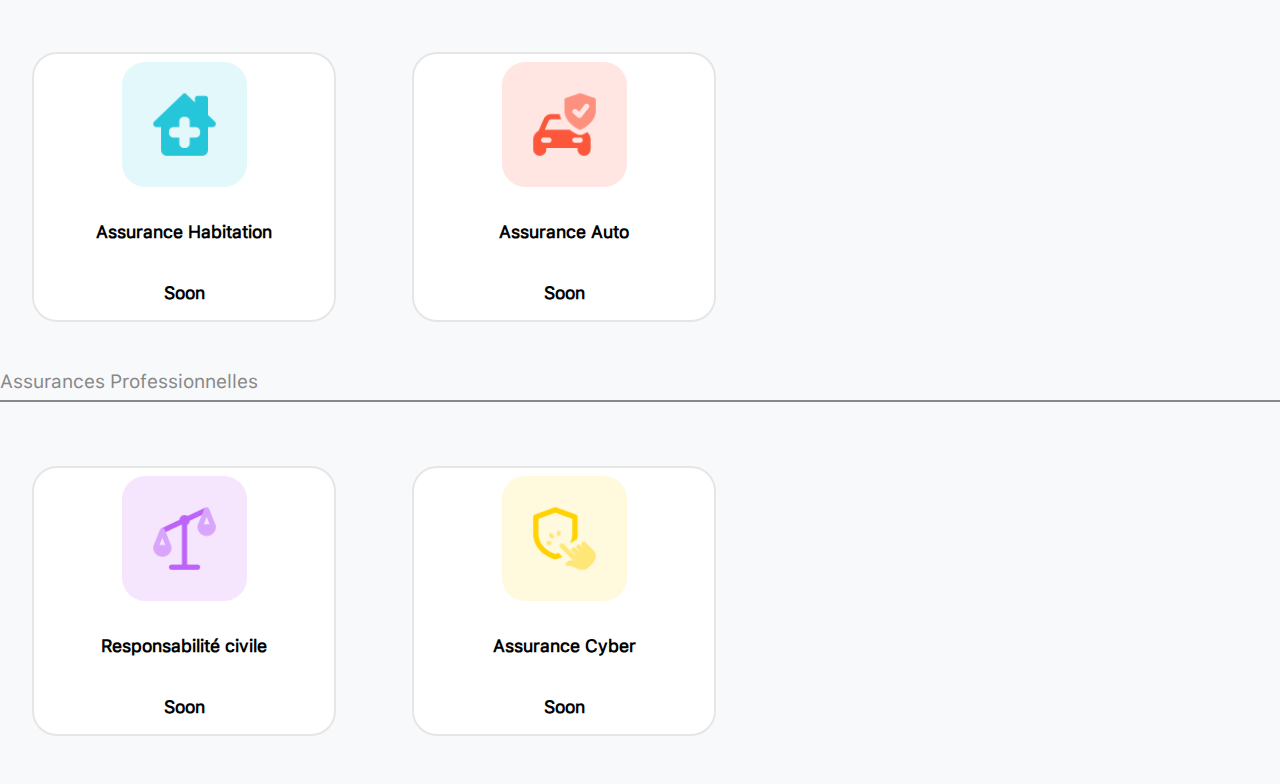
==== commit cd900fa9: "New version" ====
--- a/index.html
+++ b/index.html
@@ -40,132 +40,117 @@
                 été aussi facile !</p>
         </div>
     </header>
-    <input type="text" placeholder="Chercher un produit..." class="search">
-    <div class="content">
-        <div class="card">
-            <img src="img/MetLife_logo.svg" alt="header_image" class="header-card">
-            <h2 class="title-card">Assurance Obsèques</h2>
-            <p class="content-card">L’assurance obsèques permet de financer à l’avance ses obsèques et soulager ses
-                proches le moment venu</p>
-            <a href="https://test-sub.particeep.com/subscription/plug/82b18086-37d3-4c8b-9838-a4cc86f9363c/36778f28-e216-439f-a7c2-0859e55e2952/new"
-                target="_blank" class="button-card">Découvrir</a>
+    <div class="tab">
+        <a href="index.html" class="active-tab">Verticales</a>
+        <a href="clients.html">Exemples Clients</a>
+    </div>
+    <div class="config-container">
+        <div class="config-resizer">
+            <input type="text" placeholder="Chercher un produit..." class="search">
+            <div class="chip-container">
+                <div class="chip">
+                    <input type="checkbox" id="assur-indiv" name="assur-indiv" checked>
+                    <label for="assur-indiv">Assur. Individuelles</label>
+                </div>
+                <div class="chip">
+                    <input type="checkbox" id="assur-coll" name="assur-coll" checked>
+                    <label for="assur-coll">Assur. Collectives</label>
+                </div>
+                <div class="chip">
+                    <input type="checkbox" id="assur-bien" name="assur-bien" checked>
+                    <label for="assur-bien">Assur. de Biens</label>
+                </div>
+                <div class="chip">
+                    <input type="checkbox" id="assur-pro" name="assur-pro" checked>
+                    <label for="assur-pro">Assur. Professionnelles</label>
+                </div>
+            </div>
         </div>
-        <div class="card">
-            <img src="img/logo_mna.svg" alt="header_image" class="header-card">
-            <h2 class="title-card">Assurance emprunteur</h2>
-            <p class="content-card">L'assurance emprunteur souscrite pour garantir un emprunt permet d'être assuré en
-                cas de décès, d'invalidité et/ou de perte d'emploi</p>
-            <a href="https://test-sub.particeep.com/subscription/plug/82b18086-37d3-4c8b-9838-a4cc86f9363c/2b0032b0-a1f9-40a5-9c42-0fefa5172ec2/new"
-                target="_blank" class="button-card">Découvrir</a>
-        </div>
-        <div class="card">
-            <img src="https://api.particeep.com/document/56507fc9-eb04-4c3a-9e1c-c9c30a5ae0c5" alt="header_image"
-                class="header-card">
-            <h2 class="title-card">RC Pro</h2>
-            <p class="content-card">Protégez-vous des erreurs professionnelles avec des garanties sur-mesure. Dès
-                20€/mois. Aucune franchise à payer, accompagnement personnalisé, intervention et gestion rapide</p>
-            <a href="https://test-sub.particeep.com/subscription/plug/82b18086-37d3-4c8b-9838-a4cc86f9363c/d9457b28-472c-4696-97cc-5064b09aee83/new"
-                target="_blank" class="button-card">Découvrir</a>
-        </div>
-        <div class="card">
-            <img src="img/sakina-01.png" alt="header_image" class="header-card">
-            <h2 class="title-card">Assurance Funérailles Takaful</h2>
-            <p class="content-card">Mutuelle Takaful permettant de prévoir le versement d’un capital en cas de décès
-                destiné au paiement des frais d’obsèques et de rapatriement</p>
-            <a href="https://test-sub.particeep.com/subscription/plug/82b18086-37d3-4c8b-9838-a4cc86f9363c/39f42304-a16a-4b0e-a07c-261ddcea2b14/new"
-                target="_blank" class="button-card">Découvrir</a>
-        </div>
-        <div class="card">
-            <img src="img/logo-amfie.png" alt="header_image" class="header-card">
-            <h2 class="title-card">Ouverture de compte bancaire</h2>
-            <p class="content-card">Accédez aux moyens de paiement en 5 minutes</p>
-            <a href="https://test-sub.particeep.com/subscription/plug/82b18086-37d3-4c8b-9838-a4cc86f9363c/169707bd-5d35-482e-b03e-1c77e151abe0/new"
-                target="_blank" class="button-card">Découvrir</a>
-        </div>
-        <div class="card">
-            <img src="img/Logo_Cofidis.svg" alt="header_image" class="header-card">
-            <h2 class="title-card">Assurance affinitaire</h2>
-            <p class="content-card">L'assurance affinitaire couvre des produits en cas de détérioration ou de panne</p>
-            <a href="https://test-sub.particeep.com/subscription/plug/82b18086-37d3-4c8b-9838-a4cc86f9363c/166e5ad8-dc10-465a-a9fc-6ff2f69bed4d/new"
-                target="_blank" class="button-card">Découvrir</a>
-        </div>
-        <div class="card">
-            <img src="img/logo-suravenir.svg" alt="header_image" class="header-card">
-            <h2 class="title-card">Assurance Vie</h2>
-            <p class="content-card">L'assurance vie garantit le versement d'un capital ou d'une rente au souscripteur ou
-                au bénéficiaire désigné dans le contrat</p>
-            <a href="https://test-sub.particeep.com/subscription/plug/82b18086-37d3-4c8b-9838-a4cc86f9363c/14249d8c-ddd2-477d-8a98-1d1f1caa1cd5/new"
-                target="_blank" class="button-card">Découvrir</a>
-        </div>
-        <div class="card">
-            <img src="img/Plug-2-color 1.png" alt="header_image" class="header-card">
+    </div>
+    <div class="category-divider" id="divider-indiv">
+        <p>Assurances Individuelles</p>
+    </div>
+    <div class="content" data-type="indiv">
+        <div class="card card-vertical">
+            <img src="img/assurance.png" alt="header_image" class="header-card">
             <h2 class="title-card">Assurance Hospitalisation</h2>
-            <p class="content-card">Une assurance qui couvre les frais liés à un séjour en établissement hospitalier</p>
             <a href="https://test-sub.particeep.com/subscription/plug/82b18086-37d3-4c8b-9838-a4cc86f9363c/204e15f7-2cf5-41f7-a4e8-048da491c727/new"
                 target="_blank" class="button-card">Découvrir</a>
         </div>
-        <div class="card">
-            <img src="img/credit_du_nord.svg" alt="header_image" class="header-card">
-            <h2 class="title-card">Crédit Immobilier</h2>
-            <p class="content-card">Obtenez une proposition de crédit immobilier sur mesure, identique à celle reçue en
-                agence physique, en moins de 10 minutes</p>
-            <a href="https://test-sub.particeep.com/subscription/plug/82b18086-37d3-4c8b-9838-a4cc86f9363c/00995de7-bae7-4f63-b74e-c85edb05074a/new"
-                target="_blank" class="button-card">Découvrir</a>
-        </div>
-        <div class="card">
-            <img src="img/RCI_Banque-Logo.svg" alt="header_image" class="header-card">
-            <h2 class="title-card">Extension de garantie</h2>
-            <p class="content-card">Prévoyez l’imprévu et bénéficiez d’une couverture en cas de panne de votre véhicule
-            </p>
-            <a href="https://test-sub.particeep.com/subscription/plug/82b18086-37d3-4c8b-9838-a4cc86f9363c/e30b718e-87b3-4a94-ae19-c99fd3319e6c/new"
-                target="_blank" class="button-card">Découvrir</a>
-        </div>
-        <div class="card">
-            <img src="img/groupama.svg" alt="header_image" class="header-card">
-            <h2 class="title-card">Santé collective</h2>
-            <p class="content-card">Entreprises de moins de 50 salariés, protégez vos salariés et leur famille avec une
-                offre qui s’adapte à vos besoins</p>
-            <a href="https://test-sub.particeep.com/subscription/plug/82b18086-37d3-4c8b-9838-a4cc86f9363c/dfeaf0ea-2f49-4b2a-b1c1-e3250d2438c8/new"
-                target="_blank" class="button-card">Découvrir</a>
-        </div>
-        <div class="card">
-            <img src="img/groupama.svg" alt="header_image" class="header-card">
-            <h2 class="title-card">Prévoyance collective</h2>
-            <p class="content-card">Entreprises de moins de 50 salariés, protégez vos salariés et leur famille avec une
-                offre qui s’adapte à vos besoins</p>
-            <a href="https://test-sub.particeep.com/subscription/plug/82b18086-37d3-4c8b-9838-a4cc86f9363c/e796a7c9-eae8-42ed-a1b7-bdb16af93754/new"
-                target="_blank" class="button-card">Découvrir</a>
-        </div>
-        <div class="card">
-            <img src="img/Plug-2-color 1.png" alt="header_image" class="header-card">
+        <div class="card card-vertical">
+            <img src="img/assurance-sante.png" alt="header_image" class="header-card">
             <h2 class="title-card">Assurance Santé</h2>
-            <p class="content-card">Offrez-vous une garantie qui couvre vos besoins et accompagne votre santé au
-                quotidien</p>
             <a href="https://test-sub.particeep.com/subscription/plug/82b18086-37d3-4c8b-9838-a4cc86f9363c/8303820e-30f4-415c-9912-f8093cbe199f/new"
                 target="_blank" class="button-card">Découvrir</a>
         </div>
-        <div class="card">
-            <img src="img/poseo.svg" alt="header_image" class="header-card">
-            <h2 class="title-card">Garantie décès accidentel</h2>
-            <p class="content-card">Pour vous protéger et protéger vos proches en cas d’accident</p>
-            <a href="https://test-sub.particeep.com/subscription/plug/82b18086-37d3-4c8b-9838-a4cc86f9363c/f88f4252-3ed5-49c0-9a29-32414690a2e3/new"
+        <div class="card card-vertical">
+            <img src="img/organe-cerebral.png" alt="header_image" class="header-card">
+            <h2 class="title-card">Prévoyance TNS</h2>
+            <a href="https://test-sub.particeep.com/subscription/plug/82b18086-37d3-4c8b-9838-a4cc86f9363c/4959c2d0-a9ca-4140-8545-2442af2b17ad/new"
                 target="_blank" class="button-card">Découvrir</a>
         </div>
-        <div class="card">
-            <img src="img/Plug-2-color 1.png" alt="header_image" class="header-card">
+        <div class="card card-vertical">
+            <img src="img/securise.png" alt="header_image" class="header-card">
             <h2 class="title-card">Assurance Vie</h2>
-            <p class="content-card">Investissez pour votre futur</p>
             <a href="https://test-plug-life.particeep.com/subscription/plug/7df202e1-5822-48fb-9f99-190528dc5618/prod_life-32f7eb44-0f9a-4d0e-8ebb-d6cca0e9c2a2/new"
                 target="_blank" class="button-card">Découvrir</a>
         </div>
-        <div class="card">
-            <img src="img/Plug-2-color 1.png" alt="header_image" class="header-card">
+        <div class="card card-vertical">
+            <img src="img/assur-animal.png" alt="header_image" class="header-card">
+            <h2 class="title-card">Assurance Animal</h2>
+            <a href="https://test-sub.particeep.com/subscription/plug/82b18086-37d3-4c8b-9838-a4cc86f9363c/53e6e8d0-958b-486e-9539-9399ff8510be/new"
+                target="_blank" class="button-card">Découvrir</a>
+        </div>
+        <div class="card card-vertical">
+            <img src="img/chercher.png" alt="header_image" class="header-card">
             <h2 class="title-card">Assurance Prévoyance</h2>
-            <p class="content-card">Protégez vous et vos proches contres les aléas de la vie</p>
             <p class="soon-card">Soon</p>
         </div>
-
-
+    </div>
+    <div class="category-divider" id="divider-coll">
+        <p>Assurances Collectives</p>
+    </div>
+    <div class="content" data-type="coll">
+        <div class="card card-vertical">
+            <img src="img/sante-coll.png" alt="header_image" class="header-card">
+            <h2 class="title-card">Assurance Santé Collective</h2>
+            <p class="soon-card">Soon</p>
+        </div>
+        <div class="card card-vertical">
+            <img src="img/prev-coll.png" alt="header_image" class="header-card">
+            <h2 class="title-card">Assurance Prévoyance Collective</h2>
+            <p class="soon-card">Soon</p>
+        </div>
+    </div>
+    <div class="category-divider" id="divider-bien">
+        <p>Assurances de Biens</p>
+    </div>
+    <div class="content" data-type="bien">
+        <div class="card card-vertical">
+            <img src="img/assure.png" alt="header_image" class="header-card">
+            <h2 class="title-card">Assurance Habitation</h2>
+            <p class="soon-card">Soon</p>
+        </div>
+        <div class="card card-vertical">
+            <img src="img/protection.png" alt="header_image" class="header-card">
+            <h2 class="title-card">Assurance Auto</h2>
+            <p class="soon-card">Soon</p>
+        </div>
+    </div>
+    <div class="category-divider" id="divider-pro">
+        <p>Assurances Professionnelles</p>
+    </div>
+    <div class="content" data-type="pro">
+        <div class="card card-vertical">
+            <img src="img/echelle.png" alt="header_image" class="header-card">
+            <h2 class="title-card">Responsabilité civile</h2>
+            <p class="soon-card">Soon</p>
+        </div>
+        <div class="card card-vertical">
+            <img src="img/curseur-main.png" alt="header_image" class="header-card">
+            <h2 class="title-card">Assurance Cyber</h2>
+            <p class="soon-card">Soon</p>
+        </div>
     </div>
     <script src="js/jquery-3.6.0.slim.min.js"></script>
     <script src="js/script.js"></script>
--- a/style.css
+++ b/style.css
@@ -60,13 +60,111 @@
             flex-direction: column;
 }
 
+.tab {
+    background-color: #F8F9FB;
+    border-bottom: 1px solid #AEB4BE;
+    display: flex;
+    justify-content: center;
+    align-items: center;
+    font-size: large;
+    padding: 5px 0 0 0;
+}
+
+.tab a {
+    text-decoration: none;
+    padding: 0;
+    height: 70px;
+    display: flex;
+    align-items: center;
+    justify-content: center;
+    color: var(--main-font-color);
+    border-bottom: 3px solid #F8F9FB;
+    transition: all 0.3s ease;
+}
+
+.tab a:hover {
+    border-bottom: 3px solid var(--main-font-color);
+}
+
+.active-tab{
+    border-bottom: 3px solid var(--primary-color) !important;
+    color: var(--primary-color) !important;
+}
+
+.tab > a:nth-child(1){
+    margin-right: 15px;
+}
+
+.tab > a:nth-child(2){
+    margin-left: 15px;
+}
+
+.config-container {
+    background-color: #F8F9FB;
+    position: sticky;
+    top: -1px;
+    z-index: 100;
+}
+
+.config-resizer {
+    max-width: 1600px;
+    justify-content: space-between;
+    align-items: center;
+    display: flex;
+    flex-wrap: wrap;
+    margin: auto;
+    padding : 0 2rem;
+}
+
+.chip-container {
+    width: 60%;
+    display: flex;
+    align-items: center;
+    justify-content: space-between;
+    flex-wrap: wrap;
+}
+
+.config-container.isSticky {
+    -webkit-box-shadow: 0 6px 18px 0 rgb(0 0 0 / 10%);
+            box-shadow: 0 6px 18px 0 rgb(0 0 0 / 10%);
+}
+
+input[type="checkbox"] {
+    display: none;
+}
+  
+  input[type="checkbox"] + label {
+    -webkit-transition: all 500ms ease;
+    transition: all 500ms ease;
+    font-size: 18px;
+    cursor: pointer;
+    border-radius: 50px;
+    background-color: #fff;
+    border:solid 2px var(--main-font-color);
+    padding: 0.5rem 2rem;
+    display: inline-block;
+    -moz-user-select: -moz-none;
+    -webkit-user-select: none;
+    -ms-user-select: none;
+    user-select: none;
+    color: var(--main-font-color);
+    margin: 5px 0;
+  }
+  
+  
+  input[type="checkbox"]:checked + label {
+    -webkit-transition: all 500ms ease;
+    transition: all 500ms ease;
+    background-color: var(--primary-color); color: white; border-color:var(--primary-color);
+  }
+  
+
 .search {
     display: block;
     margin: auto;
     background: none;
     border: none;
-    margin: 3rem auto;
-    width: 210px;
+    margin: 3rem 0;
     padding: 1rem;
     border-radius: 30px;
     -webkit-transition: all 200ms ease-in-out;
@@ -102,6 +200,17 @@
             box-shadow: 0 6px 18px 0 rgb(0 0 0 / 10%);
 }
 
+.category-divider {
+    max-width: 1600px;
+    width: 100%;
+    height: 30px;
+    margin: auto;
+    display: block;
+    font-size: larger;
+    color: var(--main-font-color);
+    border-bottom: 2px solid var(--main-font-color);
+    margin-bottom: 4rem;
+}
 
 .content {
     display: -ms-grid;
@@ -109,14 +218,14 @@
     max-width: 1600px;
     grid-template-columns: repeat(auto-fit, minmax(200px, 300px));
     grid-auto-rows: auto;
-    place-items: center center;
+    place-items: center start;
     grid-gap: 5rem;
     padding : 0 2rem;
     margin: auto;
     margin-bottom: 3rem;
-    -webkit-box-pack: center;
-        -ms-flex-pack: center;
-            justify-content: center;
+    /* -webkit-box-pack: space-between;
+        -ms-flex-pack: space-between;
+            justify-content: space-between; */
 }
 
 .card {
@@ -132,10 +241,17 @@
     -ms-flex-line-pack: justify;
         align-content: space-between;
     border: 2px solid #e6e6e6;
-    padding-bottom: 0.5rem;
+    padding: 0.5rem 0;
     -webkit-transition: all 200ms ease-in-out;
     -o-transition: all 200ms ease-in-out;
     transition: all 200ms ease-in-out;
+}
+
+.card-vertical {
+    -ms-grid-rows: 100px 1.1rem 2.5rem;
+    grid-template-rows: 125px 1.1rem 2.5rem;
+    height: 250px;
+    text-align: center;
 }
 
 .card:hover{
@@ -144,6 +260,10 @@
     -webkit-transform: translateY(-6px);
         -ms-transform: translateY(-6px);
             transform: translateY(-6px);
+}
+
+.hide-card {
+    display: none;
 }
 
 .header-card {
@@ -159,7 +279,7 @@
 
 .title-card{
     font-size: 1.1rem;
-    margin-left: 20px;
+    margin: 0 20px;
 }
 
 .content-card{
@@ -219,4 +339,14 @@
     input[type="text"]{
         width: 250px;
     }
+}
+
+@media (max-width: 1100px) {
+    .chip-container {
+        display: none;
+    }
+
+    .config-resizer {
+        justify-content: center;
+    }
 }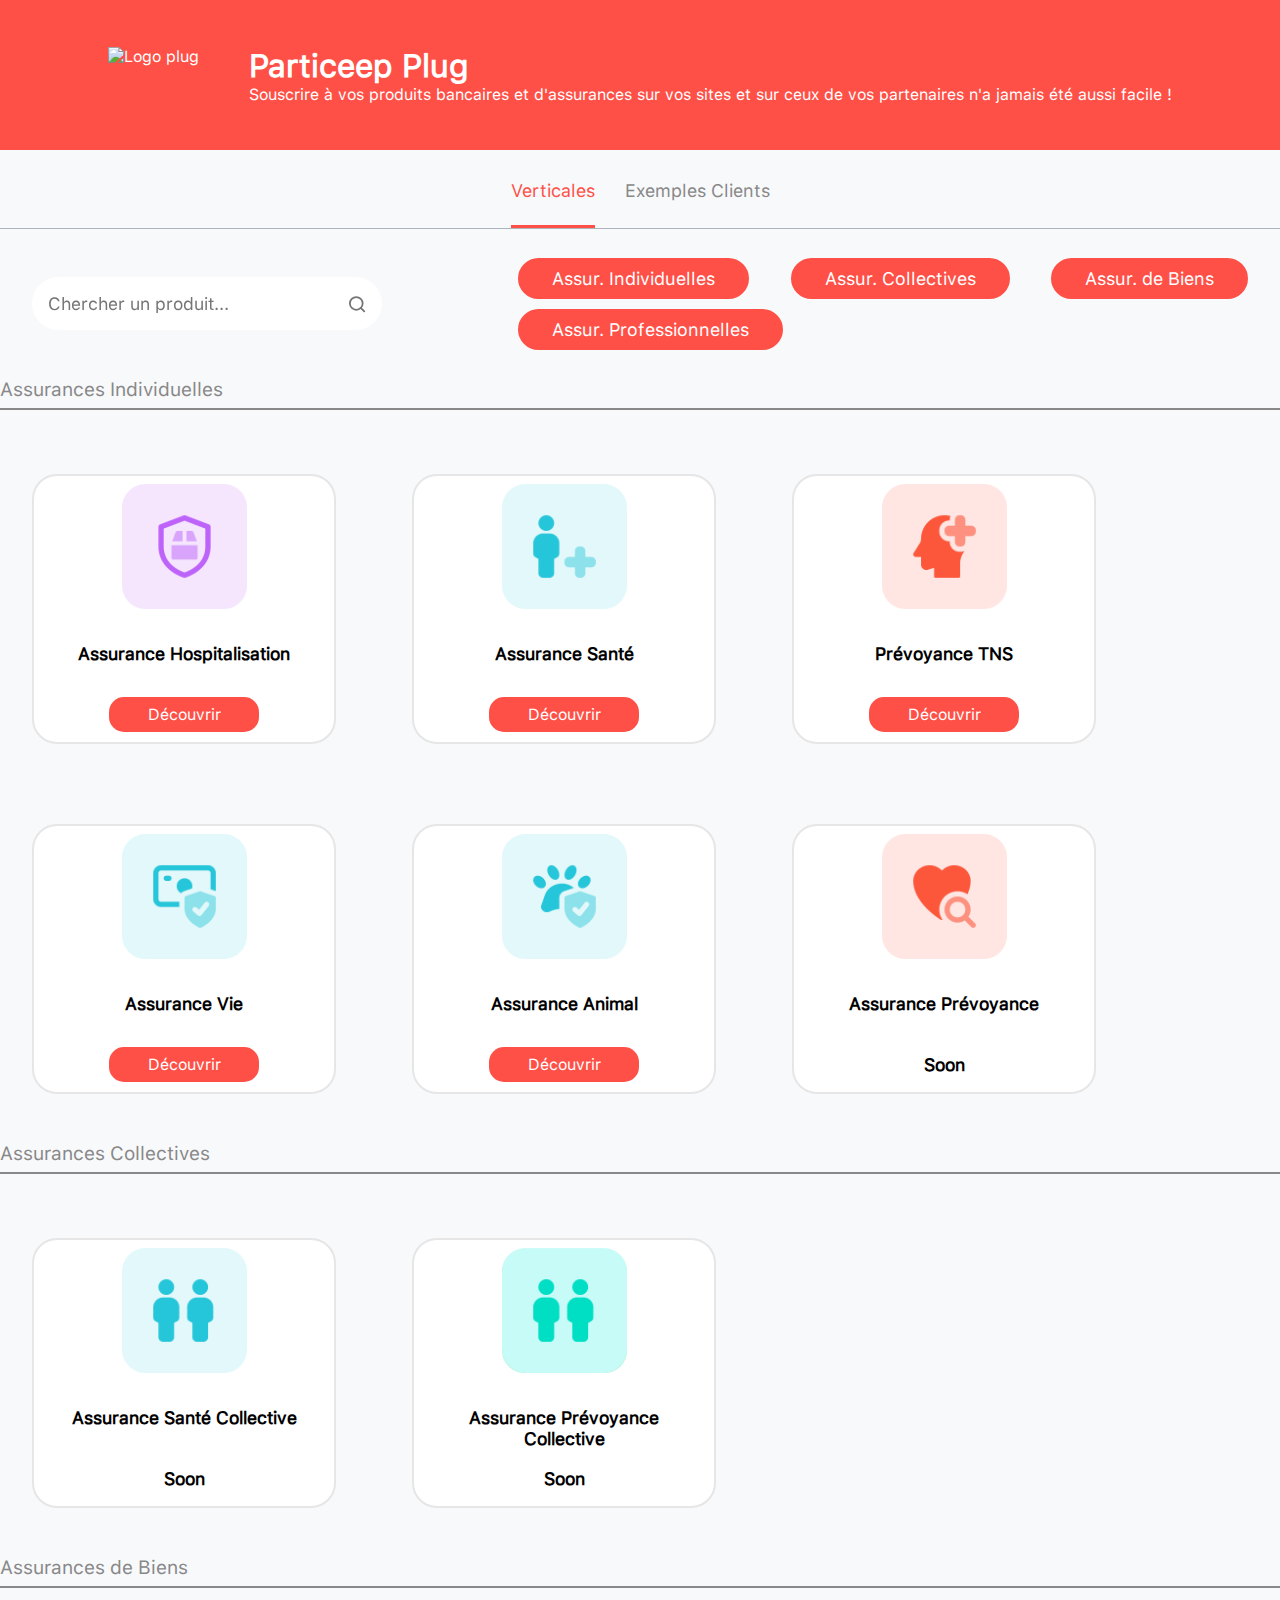
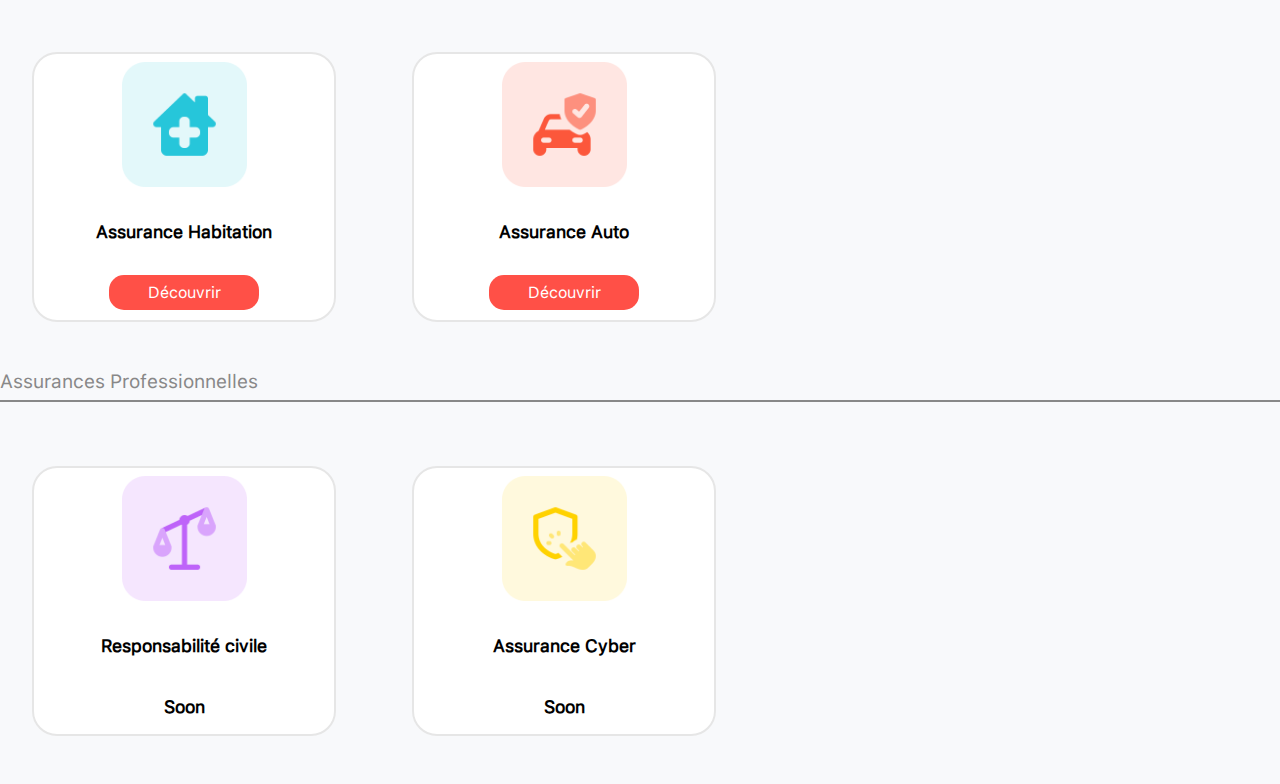
==== commit cbb79b2b: "Add cards to the "verticals" tab" ====
--- a/index.html
+++ b/index.html
@@ -129,12 +129,14 @@
         <div class="card card-vertical">
             <img src="img/assure.png" alt="header_image" class="header-card">
             <h2 class="title-card">Assurance Habitation</h2>
-            <p class="soon-card">Soon</p>
+            <a href="https://test-sub.particeep.com/subscription/plug/82b18086-37d3-4c8b-9838-a4cc86f9363c/e98c935e-699c-470e-9d4c-c3ce556e8d04/new"
+                target="_blank" class="button-card">Découvrir</a>
         </div>
         <div class="card card-vertical">
             <img src="img/protection.png" alt="header_image" class="header-card">
             <h2 class="title-card">Assurance Auto</h2>
-            <p class="soon-card">Soon</p>
+            <a href="https://test-sub.particeep.com/subscription/plug/82b18086-37d3-4c8b-9838-a4cc86f9363c/163a3794-a27a-4109-b038-837629c7c674/new"
+                target="_blank" class="button-card">Découvrir</a>
         </div>
     </div>
     <div class="category-divider" id="divider-pro">
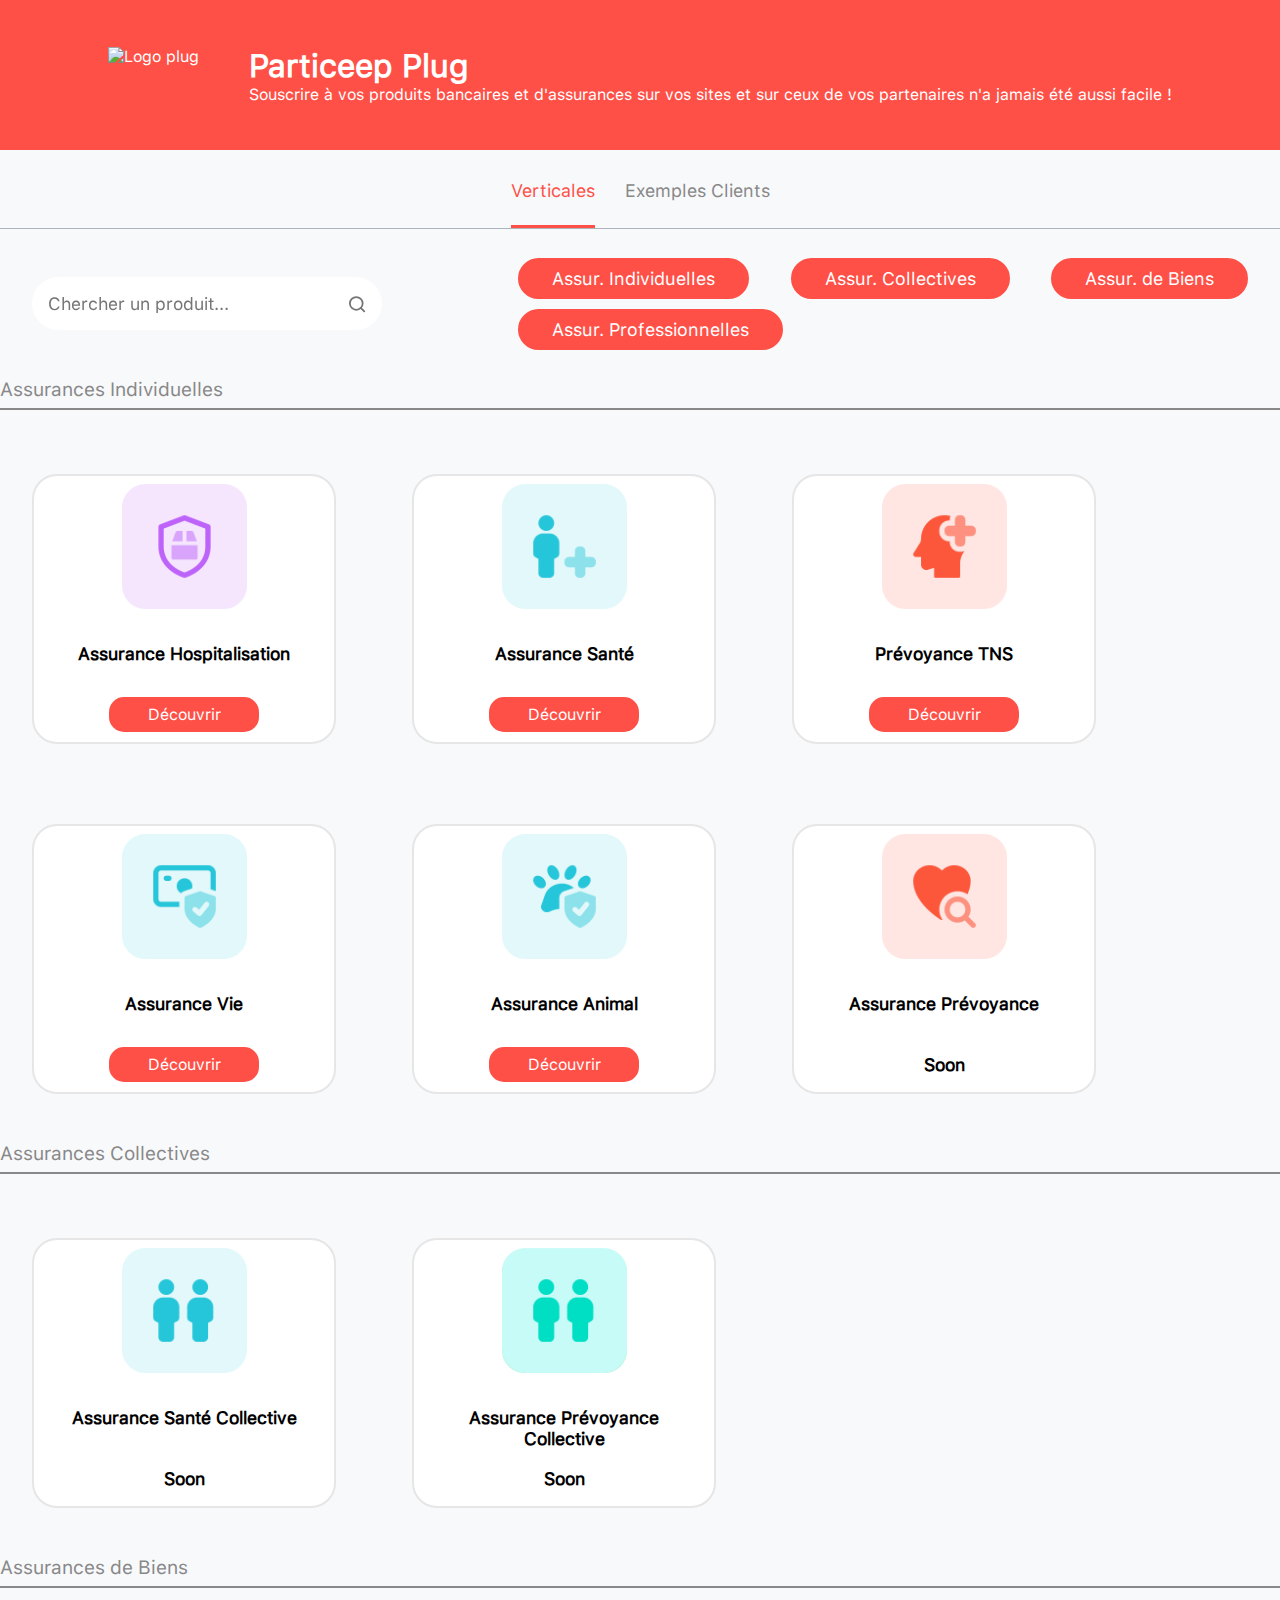
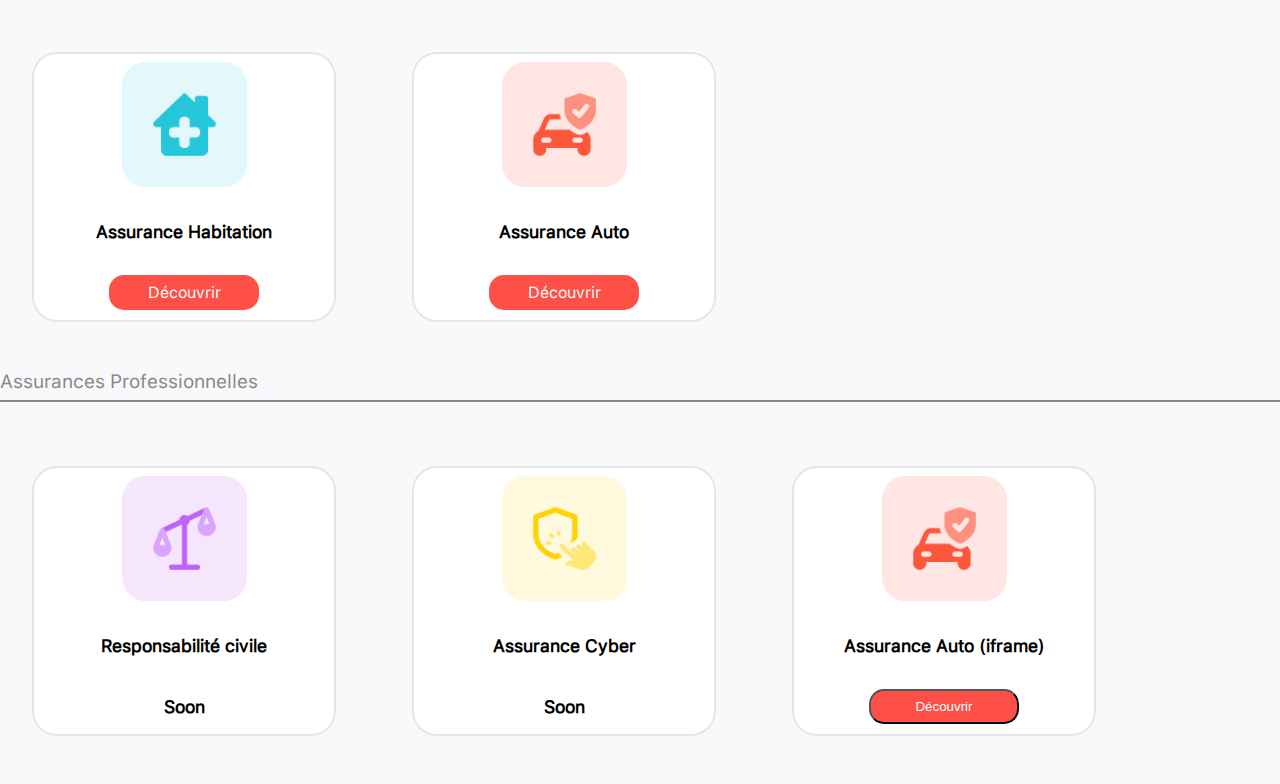
==== commit 4cbc19f0: "Add iframe parcours auto exemple" ====
--- a/index.html
+++ b/index.html
@@ -92,7 +92,7 @@
         <div class="card card-vertical">
             <img src="img/securise.png" alt="header_image" class="header-card">
             <h2 class="title-card">Assurance Vie</h2>
-            <a href="https://test-plug-life.particeep.com/subscription/plug/7df202e1-5822-48fb-9f99-190528dc5618/prod_life-32f7eb44-0f9a-4d0e-8ebb-d6cca0e9c2a2/new"
+            <a href="https://test-sub-life.particeep.com/subscription/plug/7df202e1-5822-48fb-9f99-190528dc5618/prod_life-32f7eb44-0f9a-4d0e-8ebb-d6cca0e9c2a2/new"
                 target="_blank" class="button-card">Découvrir</a>
         </div>
         <div class="card card-vertical">
@@ -153,6 +153,12 @@
             <h2 class="title-card">Assurance Cyber</h2>
             <p class="soon-card">Soon</p>
         </div>
+        <div class="card card-vertical">
+            <img src="img/protection.png" alt="header_image" class="header-card">
+            <h2 class="title-card">Assurance Auto (iframe) </h2>
+            <button id="pcp-plug-button-163a3794-a27a-4109-b038-837629c7c674" class="button-card">Découvrir</button>
+            <script async src="https://test-sub.particeep.com/subscription/plug/82b18086-37d3-4c8b-9838-a4cc86f9363c/163a3794-a27a-4109-b038-837629c7c674/script"></script>
+        </div>
     </div>
     <script src="js/jquery-3.6.0.slim.min.js"></script>
     <script src="js/script.js"></script>
